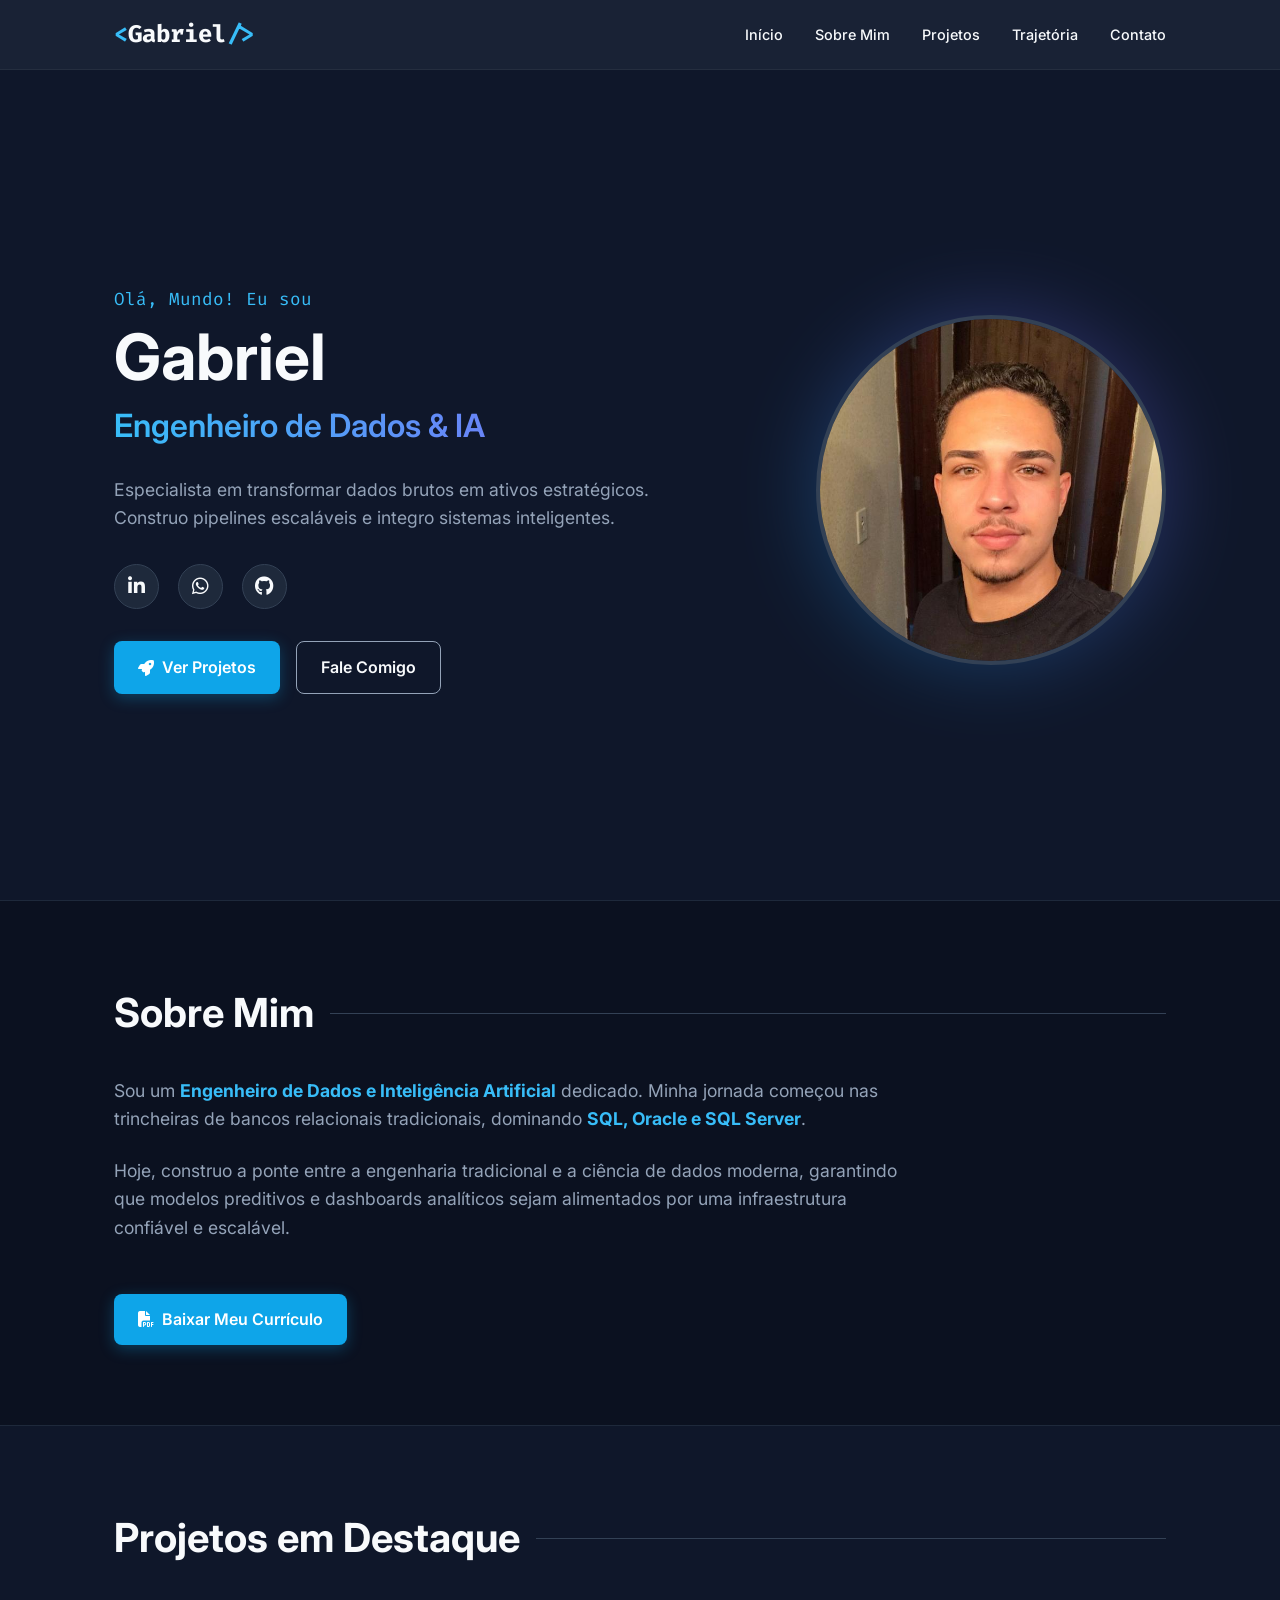
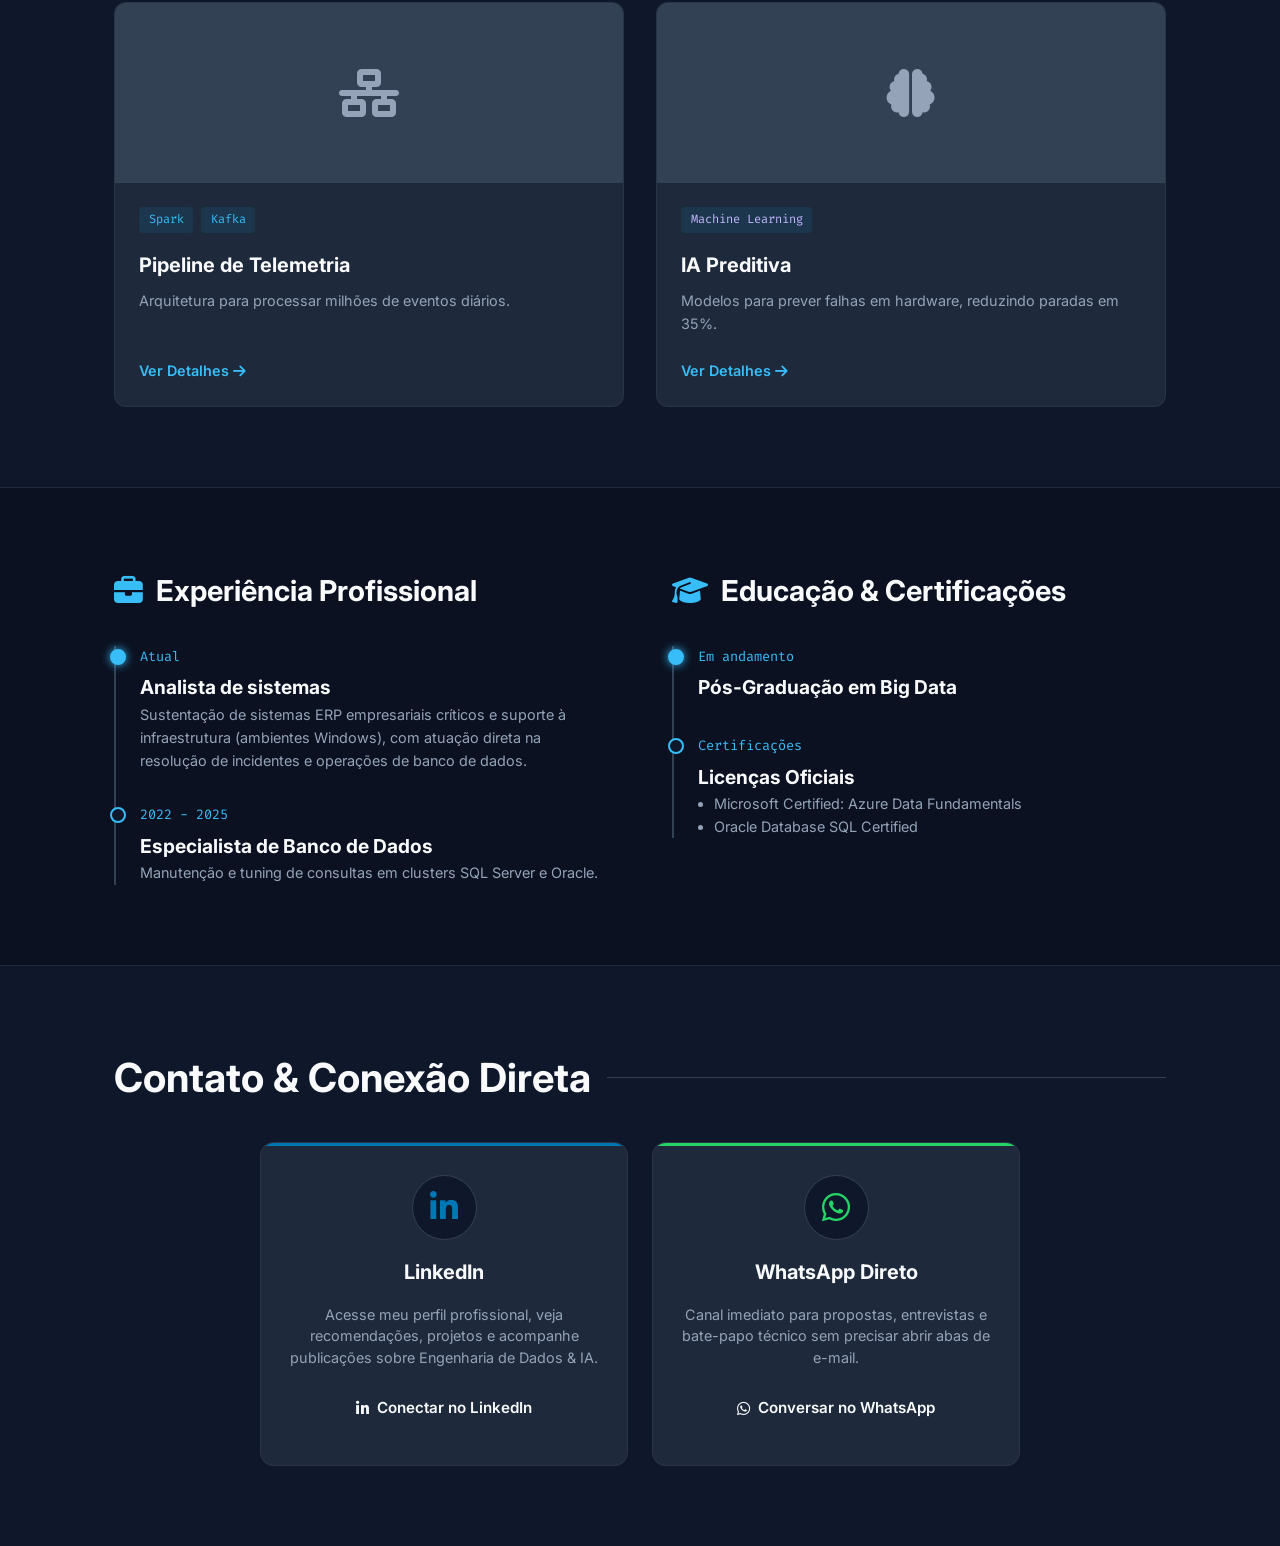
==== index.html @ e4c6ae65 "Protifolio" ====
<!DOCTYPE html>
<html lang="pt-BR">
<head>
    <meta charset="UTF-8">
    <meta name="viewport" content="width=device-width, initial-scale=1.0">
    <title>Gabriel | Engenheiro de Dados e IA</title>

    <link rel="stylesheet" href="style.css">
    
    <!-- Fontes do Google: Inter para texto normal e Fira Code para código/tecnologia -->
    <link rel="preconnect" href="https://fonts.googleapis.com">
    <link rel="preconnect" href="https://fonts.gstatic.com" crossorigin>
    <link href="https://fonts.googleapis.com/css2?family=Fira+Code:wght@400;500&family=Inter:wght@300;400;500;600;700&display=swap" rel="stylesheet">
    
    <!-- FontAwesome para os ícones (LinkedIn, GitHub, Email, etc.) -->
    <link rel="stylesheet" href="https://cdnjs.cloudflare.com/ajax/libs/font-awesome/6.4.0/css/all.min.css">

</head>
<body>

    <!-- BARRA DE NAVEGAÇÃO -->
    <nav>
        <div class="container nav-content">
            <div class="logo"><span>&lt;</span>Gabriel<span>/&gt;</span></div>
            <ul class="nav-links">
                <li><a href="#hero">Início</a></li>
                <li><a href="#sobre">Sobre Mim</a></li>
                <li><a href="#projetos">Projetos</a></li>
                <li><a href="#trajetoria">Trajetória</a></li>
                <li><a href="#contato">Contato</a></li>
            </ul>
        </div>
    </nav>

    <!-- SEÇÃO HERO COM ÍCONES SOCIAIS -->
    <header id="hero">
        <div class="container hero-content">
            <div class="hero-text">
                <span class="hero-greeting">Olá, Mundo! Eu sou</span>
                <h1 class="hero-title">Gabriel</h1>
                <h2 class="hero-subtitle gradient-text">Engenheiro de Dados & IA</h2>
                <p class="hero-description">
                    Especialista em transformar dados brutos em ativos estratégicos. Construo pipelines escaláveis e integro sistemas inteligentes.
                </p>
                
                <!-- ÍCONES SOCIAIS (LinkedIn, WhatsApp e GitHub) -->
                <div class="hero-socials">
                    <a href="https://www.linkedin.com/in/gabrieldesouzanunes/" target="_blank" title="LinkedIn">
                        <i class="fab fa-linkedin-in"></i>
                    </a>
                    <a href="https://wa.me/5531973410369?text=Ol%C3%A1%20Gabriel!%20Vi%20seu%20portf%C3%B3lio%20e%20gostaria%20de%20conversar." target="_blank" rel="noopener noreferrer" class="whatsapp-btn" title="Conversar no WhatsApp">
                        <i class="fab fa-whatsapp"></i>
                    </a>                    
                    <a href="https://github.com/Gabriel-DEV-0ti" target="_blank" title="GitHub">
                        <i class="fab fa-github"></i>
                    </a>
                </div>

                <div class="hero-buttons">
                    <a href="#projetos" class="btn btn-primary"><i class="fas fa-rocket"></i> Ver Projetos</a>
                    <a href="#contato" class="btn btn-outline">Fale Comigo</a>
                </div>
            </div>
            
            <div class="hero-image-container">
                <div class="hero-image-glow"></div>
                <div class="hero-image">
                    <img src="Foto perfil.png" alt="Foto Profissional">
                </div>
            </div>
        </div>
    </header>

    <!-- SEÇÃO SOBRE MIM -->
    <section id="sobre" class="section-bg-darker">
        <div class="container">
            <h2 class="section-title">Sobre Mim</h2>
            <div class="about-text">
                <p>
                    Sou um <strong>Engenheiro de Dados e Inteligência Artificial</strong> dedicado. Minha jornada começou nas trincheiras de bancos relacionais tradicionais, dominando <strong>SQL, Oracle e SQL Server</strong>.
                </p>
                <p>
                    Hoje, construo a ponte entre a engenharia tradicional e a ciência de dados moderna, garantindo que modelos preditivos e dashboards analíticos sejam alimentados por uma infraestrutura confiável e escalável.
                </p>
                <br>
                <!-- BOTÃO PARA BAIXAR CURRÍCULO -->
                <a href="#" class="btn btn-primary">
                    <i class="fas fa-file-pdf"></i> Baixar Meu Currículo
                </a>
            </div>
        </div>
    </section>

    <!-- SEÇÃO DE PROJETOS -->
    <section id="projetos">
        <div class="container">
            <h2 class="section-title">Projetos em Destaque</h2>
            <div class="projects-grid">
                
                <div class="project-card" onclick="abrirModal('Projeto: Pipeline em Tempo Real')">
                    <div class="project-img-placeholder"><i class="fas fa-network-wired"></i></div>
                    <div class="project-info">
                        <div class="project-tags">
                            <span class="tag">Spark</span> <span class="tag">Kafka</span>
                        </div>
                        <h3 class="project-title">Pipeline de Telemetria</h3>
                        <p class="project-desc">Arquitetura para processar milhões de eventos diários.</p>
                        <span class="project-link">Ver Detalhes <i class="fas fa-arrow-right"></i></span>
                    </div>
                </div>

                <div class="project-card" onclick="abrirModal('Projeto: IA para Manutenção')">
                    <div class="project-img-placeholder"><i class="fas fa-brain"></i></div>
                    <div class="project-info">
                        <div class="project-tags">
                            <span class="tag" style="color:#c4b5fd;">Machine Learning</span>
                        </div>
                        <h3 class="project-title">IA Preditiva</h3>
                        <p class="project-desc">Modelos para prever falhas em hardware, reduzindo paradas em 35%.</p>
                        <span class="project-link">Ver Detalhes <i class="fas fa-arrow-right"></i></span>
                    </div>
                </div>

            </div>
        </div>
    </section>

    <!-- TRAJETÓRIA (Experiência e Educação) -->
    <section id="trajetoria" class="section-bg-darker">
        <div class="container timeline-container">
            <div class="timeline-column">
                <h3><i class="fas fa-briefcase"></i> Experiência Profissional</h3>
                <div class="timeline">
                    <div class="timeline-item active">
                        <span class="timeline-date">Atual</span>
                        <h4 class="timeline-title">Analista de sistemas</h4>
                        <p class="timeline-desc">Sustentação de sistemas ERP empresariais críticos e suporte à infraestrutura (ambientes Windows), com atuação direta na resolução de incidentes e operações de banco de dados.</p>
                    </div>
                    <div class="timeline-item">
                        <span class="timeline-date">2022 - 2025</span>
                        <h4 class="timeline-title">Especialista de Banco de Dados</h4>
                        <p class="timeline-desc">Manutenção e tuning de consultas em clusters SQL Server e Oracle.</p>
                    </div>
                </div>
            </div>
            
            <div class="timeline-column">
                <h3><i class="fas fa-graduation-cap"></i> Educação & Certificações</h3>
                <div class="timeline">
                    <div class="timeline-item active">
                        <span class="timeline-date">Em andamento</span>
                        <h4 class="timeline-title">Pós-Graduação em Big Data</h4>
                    </div>
                    <div class="timeline-item">
                        <span class="timeline-date">Certificações</span>
                        <h4 class="timeline-title">Licenças Oficiais</h4>
                        <ul style="color: var(--text-muted); font-size: 0.9rem; padding-left: 1rem;">
                            <li>Microsoft Certified: Azure Data Fundamentals</li>
                            <li>Oracle Database SQL Certified</li>
                        </ul>
                    </div>
                </div>
            </div>
        </div>
    </section>

    <!-- MODAL DE PROJETOS -->
    <div class="modal-overlay" id="modalProjeto">
        <div class="modal-content">
            <div class="modal-header">
                <h3 id="modalTitulo" style="font-size: 1.5rem; margin: 0;">Título</h3>
                <button class="modal-close" onclick="fecharModal()"><i class="fas fa-times"></i></button>
            </div>
            <div class="modal-tabs">
                <button class="tab-btn active" onclick="trocarAba(event, 'aba-modelagem')">Modelagem de Dados</button>
                <button class="tab-btn" onclick="trocarAba(event, 'aba-docs')">Documentação</button>
            </div>
            <div class="modal-body">
                <div id="aba-modelagem" class="tab-content active">
                    <h4 style="color: var(--primary-light);">Arquitetura Snowflake</h4>
                    <p style="color: var(--text-muted); margin-top:1rem;">Detalhes da estrutura desenvolvida para o pipeline...</p>
                </div>
                <div id="aba-docs" class="tab-content">
                    <h4 style="color: var(--primary-light);">Trechos de Código</h4>
                    <pre style="background: #000; color: #4ade80; padding: 1rem; border-radius: 8px; margin-top:1rem;"><code>df.na.fill(0).write.format("delta").save()</code></pre>
                </div>
            </div>
        </div>
    </div> 

    <!-- FCONTATOS (Para Recrutadores) -->
    <section id="contato">
        <div class="container">
            <h2 class="section-title">Contato & Conexão Direta</h2>

            <!-- CARDS DE CONTATO DIRETO (LinkedIn e WhatsApp) -->
            <div class="contact-channels-grid">
                <div class="channel-card linkedin">
                    <div class="channel-icon"><i class="fab fa-linkedin-in"></i></div>
                    <h3 class="channel-title">LinkedIn</h3>
                    <p class="channel-desc">Acesse meu perfil profissional, veja recomendações, projetos e acompanhe publicações sobre Engenharia de Dados & IA.</p>
                    <a href="hhttps://www.linkedin.com/in/gabrieldesouzanunes/" target="_blank" rel="noopener noreferrer" class="btn btn-linkedin">
                        <i class="fab fa-linkedin-in"></i> Conectar no LinkedIn
                    </a>
                </div>

                <div class="channel-card whatsapp">
                    <div class="channel-icon"><i class="fab fa-whatsapp"></i></div>
                    <h3 class="channel-title">WhatsApp Direto</h3>
                    <p class="channel-desc">Canal imediato para propostas, entrevistas e bate-papo técnico sem precisar abrir abas de e-mail.</p>
                    <a href="https://wa.me/5531973410369?text=Ol%C3%A1%20Gabriel!%20Vi%20seu%20portf%C3%B3lio%20e%20gostaria%20de%20conversar." target="_blank" rel="noopener noreferrer" class="btn btn-whatsapp">
                        <i class="fab fa-whatsapp"></i> Conversar no WhatsApp
                    </a>
                </div>
            </div>
        </div>
    </section>

    <script>
        /* ==========================================================================
           LÓGICA DO MODAL
        ========================================================================== */
        const modal = document.getElementById('modalProjeto');
        const modalTitle = document.getElementById('modalTitulo');

        function abrirModal(titulo) {
            modalTitle.innerText = titulo;
            modal.classList.add('active');
            document.body.style.overflow = 'hidden'; // Evita scroll do fundo
            // Reseta para a primeira aba
            document.querySelector('.tab-btn').click(); 
        }

        function fecharModal() {
            modal.classList.remove('active');
            document.body.style.overflow = 'auto';
        }

        // Fechar ao clicar fora
        modal.addEventListener('click', (e) => {
            if (e.target === modal) fecharModal();
        });

        function trocarAba(evento, idAba) {
            document.querySelectorAll('.tab-btn').forEach(btn => btn.classList.remove('active'));
            document.querySelectorAll('.tab-content').forEach(aba => aba.classList.remove('active'));
            
            evento.currentTarget.classList.add('active');
            document.getElementById(idAba).classList.add('active');
        }

        /* ==========================================================================
           LÓGICA DO FORMULÁRIO (SEM ALERT NATIVO)
           ========================================================================== */
        const form = document.getElementById('formRecrutador');
        const btnEnviar = document.getElementById('btnEnviar');
        const msgSucesso = document.getElementById('msgSucesso');

        form.addEventListener('submit', (e) => {
            e.preventDefault(); // Previne recarregamento
            
            // UI State: Processando
            const txtOriginal = btnEnviar.innerHTML;
            btnEnviar.innerHTML = '<i class="fas fa-spinner fa-spin"></i> Processando...';
            btnEnviar.disabled = true;

            // Simula envio assíncrono
            setTimeout(() => {
                form.reset();
                btnEnviar.innerHTML = txtOriginal;
                btnEnviar.disabled = false;
                
                // Exibe animação de sucesso
                msgSucesso.style.display = 'block';
                setTimeout(() => msgSucesso.style.display = 'none', 5000);
            }, 1500);
        });
    </script>
</body>
</html>
---- style.css ----
/* ==========================================================================
           VARIÁVEIS DE TEMA (Design System)
           ========================================================================== */
        :root {
            /* Paleta Dark Theme */
            --bg-body: #0f172a;        /* Fundo principal escuro */
            --bg-surface: #1e293b;     /* Fundo de painéis e cards */
            --bg-surface-light: #334155;/* Bordas e hovers */
            
            /* Cores Neon / Destaque */
            --primary: #0ea5e9;        /* Azul base */
            --primary-light: #38bdf8;  /* Azul neon brilhante */
            --accent: #8b5cf6;         /* Roxo secundário */
            
            /* Textos */
            --text-main: #f8fafc;      /* Texto principal claro */
            --text-muted: #94a3b8;     /* Texto secundário acinzentado */
            
            /* Efeitos Glassmorphism */
            --glass-bg: rgba(30, 41, 59, 0.7);
            --glass-border: rgba(255, 255, 255, 0.05);
            
            /* Tipografia */
            --font-sans: 'Inter', sans-serif;
            --font-mono: 'Fira Code', monospace;
            
            /* Layout */
            --max-width: 1100px;
            --section-padding: 5rem 1rem;
        }

        /* Reset Básico */
        * {
            margin: 0;
            padding: 0;
            box-sizing: border-box;
        }

        html {
            scroll-behavior: smooth;
        }

        body {
            font-family: var(--font-sans);
            background-color: var(--bg-body);
            color: var(--text-main);
            line-height: 1.6;
            overflow-x: hidden;
        }

        a {
            text-decoration: none;
            color: inherit;
        }

        .container {
            width: 100%;
            max-width: var(--max-width);
            margin: 0 auto;
            padding: 0 1.5rem;
        }

        .section-title {
            font-size: 2.5rem;
            font-weight: 700;
            margin-bottom: 2rem;
            display: flex;
            align-items: center;
            gap: 1rem;
        }

        .section-title::after {
            content: '';
            flex: 1;
            height: 1px;
            background-color: var(--bg-surface-light);
        }

        .gradient-text {
            background: linear-gradient(to right, var(--primary-light), var(--accent));
            -webkit-background-clip: text;
            -webkit-text-fill-color: transparent;
        }

        /* Botões Globais */
        .btn {
            display: inline-flex;
            align-items: center;
            justify-content: center;
            gap: 0.5rem;
            padding: 0.8rem 1.5rem;
            border-radius: 8px;
            font-weight: 600;
            font-size: 1rem;
            cursor: pointer;
            transition: all 0.3s ease;
            border: none;
        }

        .btn-primary {
            background-color: var(--primary);
            color: #fff;
            box-shadow: 0 4px 15px rgba(14, 165, 233, 0.3);
        }

        .btn-primary:hover {
            background-color: var(--primary-light);
            transform: translateY(-2px);
            box-shadow: 0 6px 20px rgba(14, 165, 233, 0.5);
        }

        .btn-outline {
            background-color: transparent;
            border: 1px solid var(--text-muted);
            color: var(--text-main);
        }

        .btn-outline:hover {
            border-color: var(--primary-light);
            color: var(--primary-light);
            transform: translateY(-2px);
        }

        /* ==========================================================================
           NAVEGAÇÃO (NAV)
           ========================================================================== */
        nav {
            position: fixed;
            top: 0;
            left: 0;
            width: 100%;
            height: 70px;
            background: var(--glass-bg);
            backdrop-filter: blur(10px);
            border-bottom: 1px solid var(--glass-border);
            z-index: 1000;
            display: flex;
            align-items: center;
        }

        .nav-content {
            display: flex;
            justify-content: space-between;
            align-items: center;
        }

        .logo {
            font-family: var(--font-mono);
            font-size: 1.5rem;
            font-weight: 700;
        }

        .logo span { color: var(--primary-light); }

        .nav-links {
            display: flex;
            gap: 2rem;
            list-style: none;
        }

        .nav-links a {
            font-size: 0.9rem;
            font-weight: 500;
            transition: color 0.3s;
        }

        .nav-links a:hover { color: var(--primary-light); }

        /* ==========================================================================
           SEÇÃO HERO (CABEÇALHO)
           ========================================================================== */
        #hero {
            padding: 10rem 1rem 5rem 1rem;
            min-height: 100vh;
            display: flex;
            align-items: center;
        }

        .hero-content {
            display: flex;
            align-items: center;
            justify-content: space-between;
            gap: 4rem;
        }

        .hero-text { flex: 1; }

        .hero-greeting {
            font-family: var(--font-mono);
            color: var(--primary-light);
            font-size: 1.1rem;
            margin-bottom: 0.5rem;
            display: block;
        }

        .hero-title {
            font-size: 4rem;
            font-weight: 700;
            line-height: 1.1;
            margin-bottom: 0.5rem;
        }

        .hero-subtitle {
            font-size: 2rem;
            font-weight: 600;
            margin-bottom: 1.5rem;
        }

        .hero-description {
            color: var(--text-muted);
            font-size: 1.1rem;
            max-width: 600px;
            margin-bottom: 2rem;
        }

        /* NOVOS ÍCONES SOCIAIS NO HERO */
        .hero-socials {
            display: flex;
            gap: 1.2rem;
            margin-bottom: 2rem;
        }

        .hero-socials a {
            display: flex;
            align-items: center;
            justify-content: center;
            width: 45px;
            height: 45px;
            border-radius: 50%;
            background-color: var(--bg-surface);
            border: 1px solid var(--bg-surface-light);
            color: var(--text-main);
            font-size: 1.2rem;
            transition: all 0.3s ease;
            position: relative;
            overflow: hidden;
        }

        .hero-socials a::before {
            content: '';
            position: absolute;
            top: 0; left: 0; width: 100%; height: 100%;
            background: linear-gradient(45deg, var(--primary), var(--accent));
            opacity: 0;
            transition: opacity 0.3s ease;
            z-index: 1;
        }

        .hero-socials a i {
            position: relative;
            z-index: 2;
            transition: transform 0.3s ease;
        }

        .hero-socials a:hover {
            border-color: transparent;
            box-shadow: 0 0 15px rgba(14, 165, 233, 0.4);
            transform: translateY(-3px);
        }

        .hero-socials a:hover::before { opacity: 1; }
        .hero-socials a:hover i { transform: scale(1.1); color: #fff; }

        .hero-buttons {
            display: flex;
            gap: 1rem;
        }

        /* Espaço para a foto */
        .hero-image-container {
            position: relative;
            width: 350px;
            height: 350px;
            flex-shrink: 0;
        }

        .hero-image-glow {
            position: absolute;
            top: 0; left: 0; width: 100%; height: 100%;
            background: linear-gradient(45deg, var(--primary), var(--accent));
            border-radius: 50%;
            filter: blur(40px);
            opacity: 0.3;
            animation: pulse 4s infinite alternate;
        }

        @keyframes pulse {
            0% { opacity: 0.2; transform: scale(0.95); }
            100% { opacity: 0.4; transform: scale(1.05); }
        }

        .hero-image {
            position: relative;
            width: 100%;
            height: 100%;
            border-radius: 50%;
            border: 4px solid var(--bg-surface-light);
            overflow: hidden;
            background-color: var(--bg-surface);
            z-index: 2;
        }

        .hero-image img {
            width: 100%; height: 100%;
            object-fit: cover;
        }

        /* ==========================================================================
           SOBRE MIM E PROJETOS
           ========================================================================== */
        .section-bg-darker {
            background-color: #0b1120;
            padding: var(--section-padding);
            border-top: 1px solid var(--bg-surface);
            border-bottom: 1px solid var(--bg-surface);
        }

        .about-text {
            color: var(--text-muted);
            font-size: 1.1rem;
            max-width: 800px;
        }

        .about-text p { margin-bottom: 1.5rem; }
        .about-text strong { color: var(--primary-light); }

        #projetos { padding: var(--section-padding); }

        .projects-grid {
            display: grid;
            grid-template-columns: repeat(auto-fit, minmax(320px, 1fr));
            gap: 2rem;
        }

        .project-card {
            background: var(--bg-surface);
            border: 1px solid var(--glass-border);
            border-radius: 12px;
            overflow: hidden;
            display: flex;
            flex-direction: column;
            transition: all 0.3s ease;
            cursor: pointer;
        }

        .project-card:hover {
            transform: translateY(-5px);
            box-shadow: 0 10px 30px rgba(0, 0, 0, 0.5);
            border-color: rgba(14, 165, 233, 0.4);
        }

        .project-img-placeholder {
            height: 180px;
            background-color: var(--bg-surface-light);
            display: flex;
            align-items: center;
            justify-content: center;
            font-size: 3rem;
            color: var(--text-muted);
            transition: color 0.3s ease;
        }

        .project-card:hover .project-img-placeholder { color: var(--primary-light); }

        .project-info {
            padding: 1.5rem;
            flex-grow: 1;
            display: flex;
            flex-direction: column;
        }

        .project-tags {
            display: flex; gap: 0.5rem; margin-bottom: 1rem; flex-wrap: wrap;
        }

        .tag {
            font-family: var(--font-mono);
            font-size: 0.75rem;
            padding: 0.2rem 0.6rem;
            border-radius: 4px;
            background-color: rgba(14, 165, 233, 0.1);
            color: var(--primary-light);
        }

        .project-title { font-size: 1.25rem; margin-bottom: 0.5rem; }
        .project-desc { color: var(--text-muted); font-size: 0.9rem; margin-bottom: 1.5rem; flex-grow: 1; }
        .project-link { color: var(--primary-light); font-weight: 600; font-size: 0.9rem; }

        /* ==========================================================================
           TRAJETÓRIA E CONTATO
           ========================================================================== */
        .timeline-container {
            display: grid;
            grid-template-columns: 1fr 1fr;
            gap: 4rem;
        }

        .timeline-column h3 {
            font-size: 1.8rem;
            margin-bottom: 2rem;
            display: flex;
            align-items: center;
            gap: 0.8rem;
        }

        .timeline-column h3 i {
            color: var(--primary-light);
        }

        .timeline {
            border-left: 2px solid var(--bg-surface-light);
            padding-left: 1.5rem;
            display: flex;
            flex-direction: column;
            gap: 2rem;
        }

        .timeline-item {
            position: relative;
        }

        .timeline-item::before {
            content: '';
            position: absolute;
            left: -1.85rem;
            top: 0.2rem;
            width: 12px;
            height: 12px;
            border-radius: 50%;
            background-color: var(--bg-body);
            border: 2px solid var(--primary-light);
        }

        .timeline-item.active::before {
            background-color: var(--primary-light);
            box-shadow: 0 0 10px var(--primary-light);
        }

        .timeline-date {
            font-family: var(--font-mono);
            font-size: 0.85rem;
            color: var(--primary-light);
            margin-bottom: 0.3rem;
            display: block;
        }

        .timeline-title {
            font-size: 1.2rem;
            font-weight: 700;
        }

        .timeline-subtitle {
            font-size: 1rem;
            color: var(--text-muted);
            margin-bottom: 0.8rem;
        }

        .timeline-desc {
            font-size: 0.9rem;
            color: var(--text-muted);
        }

        #contato {
            padding: var(--section-padding);
        }

        /* Grid de Canais de Contato Direto (LinkedIn e WhatsApp) */
        .contact-channels-grid {
            display: grid;
            grid-template-columns: repeat(auto-fit, minmax(280px, 1fr));
            gap: 1.5rem;
            max-width: 760px;
            margin: 0 auto;
        }

        .channel-card {
            background: var(--bg-surface);
            border: 1px solid var(--glass-border);
            border-radius: 14px;
            padding: 2rem 1.5rem;
            display: flex;
            flex-direction: column;
            align-items: center;
            text-align: center;
            gap: 1rem;
            transition: all 0.3s ease;
            position: relative;
            overflow: hidden;
        }

        .channel-card::before {
            content: '';
            position: absolute;
            top: 0;
            left: 0;
            width: 100%;
            height: 3px;
            background: transparent;
            transition: background 0.3s ease;
        }

        .channel-card.linkedin::before { background: #0077b5; }
        .channel-card.whatsapp::before { background: #25D366; }
        .channel-card.github::before { background: var(--primary-light); }

        .channel-card:hover {
            transform: translateY(-5px);
            border-color: rgba(255, 255, 255, 0.15);
        }

        .channel-card.linkedin:hover { box-shadow: 0 10px 30px rgba(0, 119, 181, 0.25); }
        .channel-card.whatsapp:hover { box-shadow: 0 10px 30px rgba(37, 211, 102, 0.25); }
        .channel-card.github:hover { box-shadow: 0 10px 30px rgba(14, 165, 233, 0.25); }

        .channel-icon {
            width: 65px;
            height: 65px;
            border-radius: 50%;
            display: flex;
            align-items: center;
            justify-content: center;
            font-size: 2rem;
            background-color: var(--bg-body);
            border: 1px solid var(--bg-surface-light);
            transition: transform 0.3s ease;
        }

        .channel-card:hover .channel-icon {
            transform: scale(1.1);
        }

        .channel-card.linkedin .channel-icon { color: #0077b5; }
        .channel-card.whatsapp .channel-icon { color: #25D366; }
        .channel-card.github .channel-icon { color: #f8fafc; }

        .channel-title {
            font-size: 1.25rem;
            font-weight: 700;
        }

        .channel-desc {
            color: var(--text-muted);
            font-size: 0.9rem;
            line-height: 1.5;
            flex-grow: 1;
        }

        .channel-card .btn {
            width: 100%;
            padding: 0.75rem 1rem;
            font-size: 0.95rem;
        }

        .contact-card {
            background: var(--bg-surface);
            border: 1px solid var(--glass-border);
            border-radius: 16px;
            padding: 3rem;
            max-width: 800px;
            margin: 0 auto;
            position: relative;
            overflow: hidden;
        }

        .contact-card-header {
            margin-bottom: 2rem;
        }

        .contact-card-header h3 {
            font-size: 1.5rem;
            font-weight: 700;
            display: flex;
            align-items: center;
            gap: 0.8rem;
            margin-bottom: 0.5rem;
        }

        .contact-card-header h3 i {
            color: var(--primary-light);
        }

        .contact-card-header p {
            color: var(--text-muted);
            font-size: 0.95rem;
        }

        .form-group {
            margin-bottom: 1.5rem;
            position: relative;
            z-index: 1;
        }

        .form-row {
            display: grid;
            grid-template-columns: 1fr 1fr;
            gap: 1.5rem;
        }

        .form-label {
            display: block;
            font-size: 0.9rem;
            margin-bottom: 0.5rem;
            color: var(--text-muted);
        }

        .form-input {
            width: 100%;
            background-color: var(--bg-body);
            border: 1px solid var(--bg-surface-light);
            border-radius: 8px;
            padding: 1rem;
            color: var(--text-main);
            font-family: inherit;
            transition: all 0.3s ease;
        }

        .form-input:focus {
            outline: none;
            border-color: var(--primary-light);
            box-shadow: 0 0 0 2px rgba(14, 165, 233, 0.2);
        }

        textarea.form-input {
            resize: vertical;
            min-height: 120px;
        }

        .form-buttons-row {
            display: grid;
            grid-template-columns: 1.3fr 1fr;
            gap: 1rem;
            margin-top: 1rem;
        }

        @media (max-width: 600px) {
            .form-buttons-row {
                grid-template-columns: 1fr;
            }
        }

        .success-details-card {
            display: none;
            background: rgba(34, 197, 94, 0.08);
            border: 1px solid rgba(34, 197, 94, 0.3);
            border-radius: 12px;
            padding: 1.5rem;
            margin-top: 1.5rem;
            animation: fadeIn 0.4s ease forwards;
        }

        .success-details-card h4 {
            color: #4ade80;
            font-size: 1.15rem;
            display: flex;
            align-items: center;
            gap: 0.6rem;
            margin-bottom: 0.6rem;
        }

        .success-details-card p {
            color: var(--text-muted);
            font-size: 0.95rem;
            margin-bottom: 1.2rem;
            line-height: 1.5;
        }

        .success-actions {
            display: flex;
            gap: 0.8rem;
            flex-wrap: wrap;
        }

        /* Sistema de Toasts Flutuantes */
        .toast-container {
            position: fixed;
            top: 90px;
            right: 25px;
            z-index: 3000;
            display: flex;
            flex-direction: column;
            gap: 0.8rem;
            pointer-events: none;
        }

        .toast {
            pointer-events: auto;
            background: var(--bg-surface);
            border: 1px solid var(--glass-border);
            border-radius: 12px;
            padding: 1rem 1.4rem;
            box-shadow: 0 10px 30px rgba(0, 0, 0, 0.5);
            display: flex;
            align-items: flex-start;
            gap: 1rem;
            min-width: 320px;
            max-width: 440px;
            backdrop-filter: blur(12px);
            transform: translateX(120%);
            transition: transform 0.35s cubic-bezier(0.16, 1, 0.3, 1);
        }

        .toast.show {
            transform: translateX(0);
        }

        .toast-icon {
            font-size: 1.4rem;
            flex-shrink: 0;
            margin-top: 0.15rem;
        }

        .toast-content {
            flex-grow: 1;
        }

        .toast-title {
            font-size: 0.95rem;
            font-weight: 600;
            margin-bottom: 0.2rem;
        }

        .toast-desc {
            font-size: 0.85rem;
            color: var(--text-muted);
            line-height: 1.4;
        }

        .toast-success {
            border-left: 4px solid #22c55e;
        }
        .toast-success .toast-icon { color: #22c55e; }

        .toast-error {
            border-left: 4px solid #ef4444;
        }
        .toast-error .toast-icon { color: #ef4444; }

        .toast-info {
            border-left: 4px solid var(--primary-light);
        }
        .toast-info .toast-icon { color: var(--primary-light); }   
        
        /* ==========================================================================
           MODAL E RESPONSIVIDADE
           ========================================================================== */
        .modal-overlay {
            position: fixed; top: 0; left: 0; width: 100%; height: 100%;
            background-color: rgba(0, 0, 0, 0.8);
            backdrop-filter: blur(5px);
            z-index: 2000;
            display: flex; align-items: center; justify-content: center;
            opacity: 0; visibility: hidden;
            transition: opacity 0.3s ease;
        }
        .modal-overlay.active { opacity: 1; visibility: visible; }
        .modal-content {
            background-color: var(--bg-surface);
            width: 90%; max-width: 900px; max-height: 90vh;
            border-radius: 12px; border: 1px solid var(--bg-surface-light);
            display: flex; flex-direction: column;
            transform: scale(0.95); transition: transform 0.3s ease;
        }
        .modal-overlay.active .modal-content { transform: scale(1); }
        .modal-header {
            padding: 1.5rem; border-bottom: 1px solid var(--bg-surface-light);
            display: flex; justify-content: space-between; align-items: center;
        }
        .modal-close { background: none; border: none; color: var(--text-muted); font-size: 1.5rem; cursor: pointer; }
        
        .modal-tabs { display: flex; border-bottom: 1px solid var(--bg-surface-light); overflow-x: auto; }
        .tab-btn {
            padding: 1rem 1.5rem; background: none; border: none; color: var(--text-muted);
            font-weight: 600; cursor: pointer; border-bottom: 2px solid transparent; white-space: nowrap;
        }
        .tab-btn.active { color: var(--primary-light); border-bottom-color: var(--primary-light); }
        .modal-body { padding: 2rem; overflow-y: auto; }
        .tab-content { display: none; }
        .tab-content.active { display: block; animation: fadeIn 0.4s ease forwards; }

        @keyframes fadeIn { from { opacity: 0; } to { opacity: 1; } }

        @media (max-width: 992px) {
            .hero-content { flex-direction: column; text-align: center; }
            .hero-text { order: 2; }
            .hero-socials { justify-content: center; }
            .hero-buttons { justify-content: center; }
            .hero-image-container { order: 1; width: 250px; height: 250px; }
            .timeline-container { grid-template-columns: 1fr; gap: 3rem; }
        }
        @media (max-width: 768px) {
            .hero-title { font-size: 3rem; }
            .nav-links { display: none; }
            .form-row { grid-template-columns: 1fr; }
        }

        /* ==========================================================================
           TESTE
           ========================================================================== */
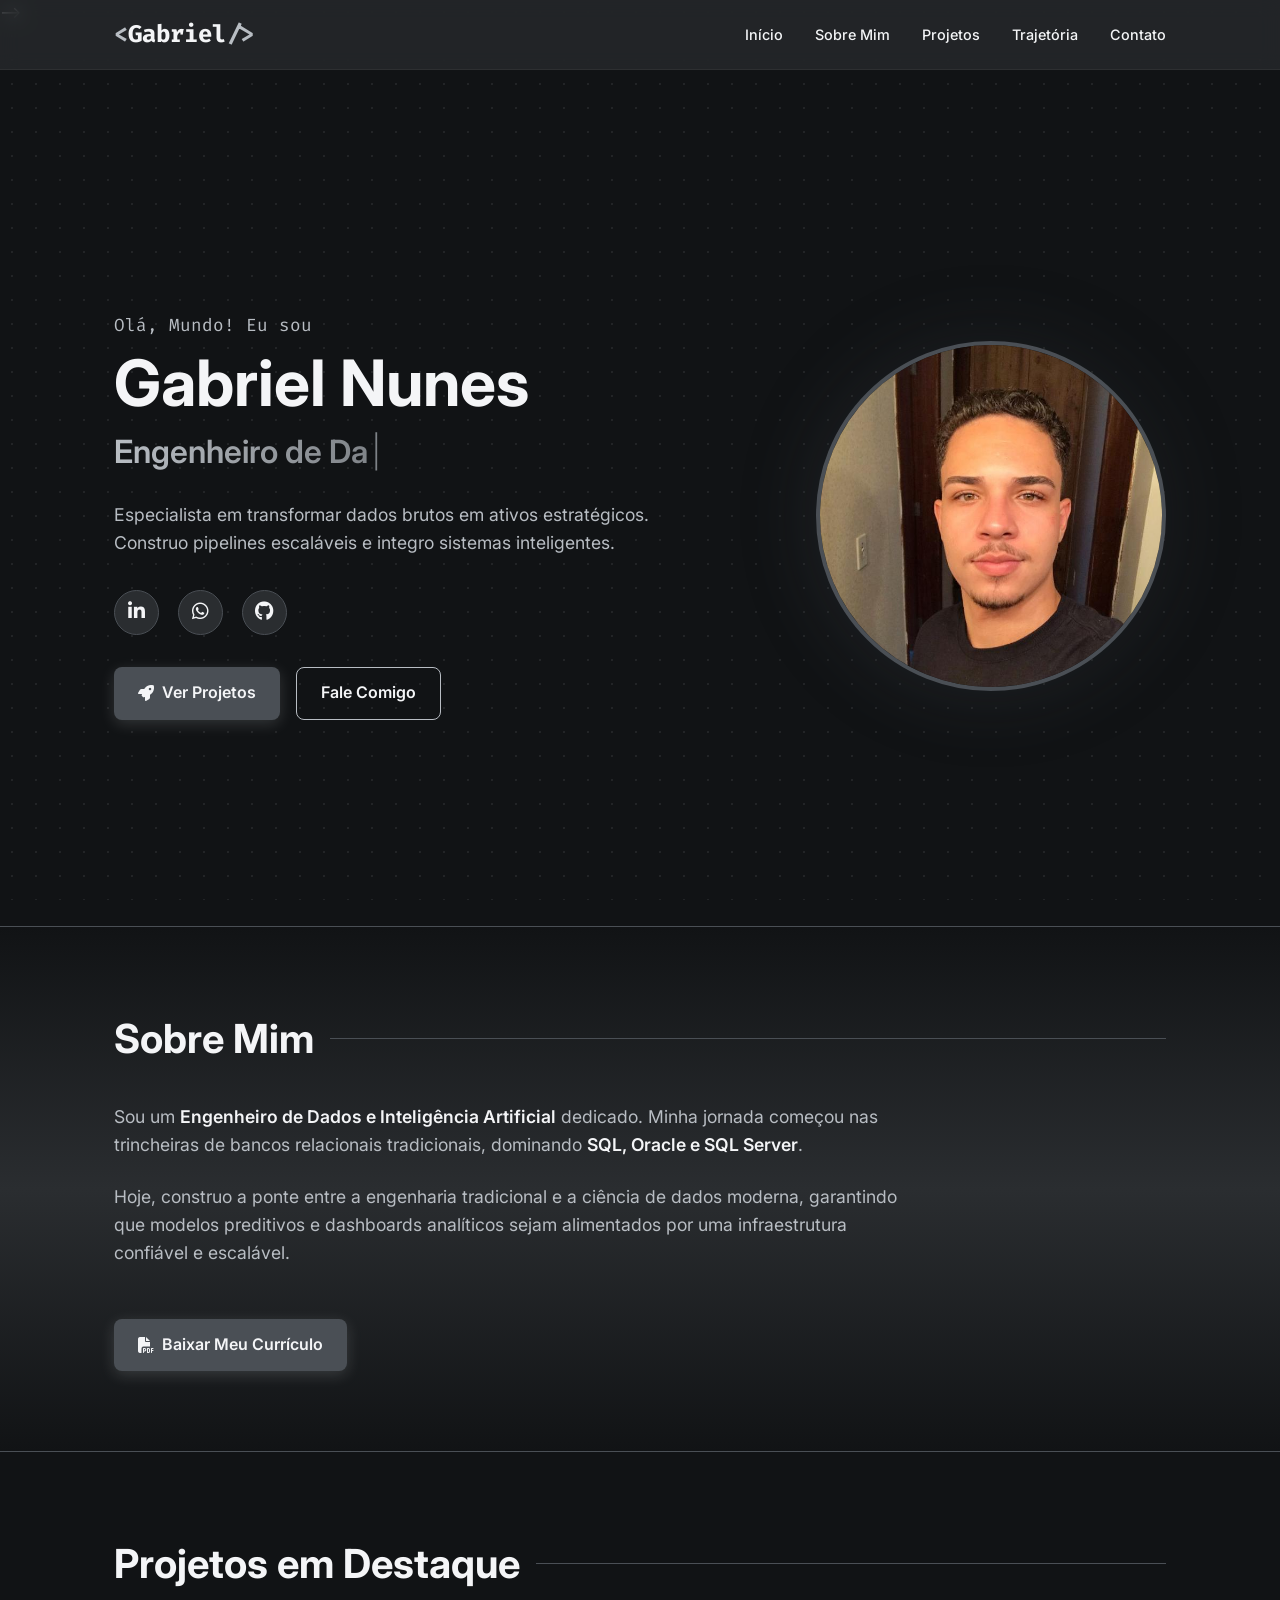
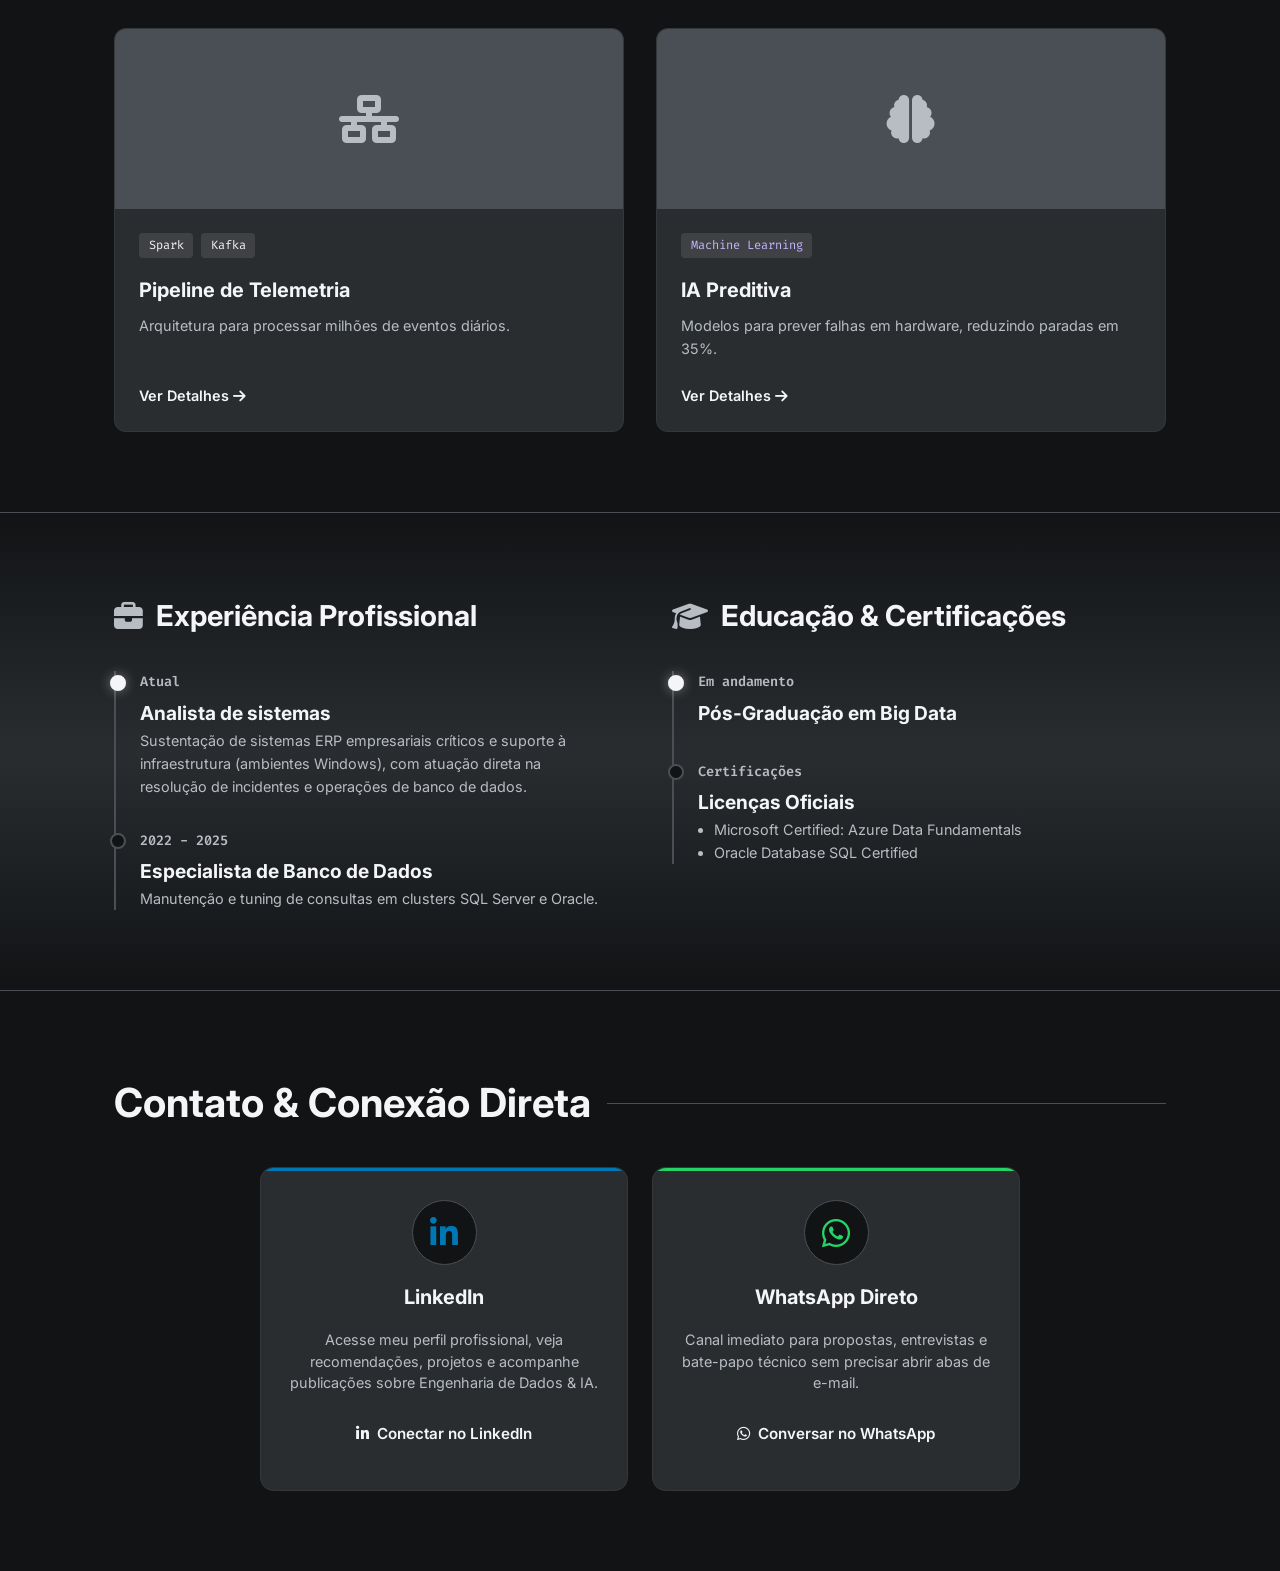
==== commit 1f509818: "Atualização da cor e os detalhes" ====
--- a/index.html
+++ b/index.html
@@ -5,7 +5,8 @@
     <meta name="viewport" content="width=device-width, initial-scale=1.0">
     <title>Gabriel | Engenheiro de Dados e IA</title>
 
-    <link rel="stylesheet" href="style.css">
+    <!-- <link rel="stylesheet" href="style.css"> -->
+    <link rel="stylesheet" href="style_2.css"> -->
     
     <!-- Fontes do Google: Inter para texto normal e Fira Code para código/tecnologia -->
     <link rel="preconnect" href="https://fonts.googleapis.com">
@@ -14,6 +15,7 @@
     
     <!-- FontAwesome para os ícones (LinkedIn, GitHub, Email, etc.) -->
     <link rel="stylesheet" href="https://cdnjs.cloudflare.com/ajax/libs/font-awesome/6.4.0/css/all.min.css">
+    
 
 </head>
 <body>
@@ -37,8 +39,10 @@
         <div class="container hero-content">
             <div class="hero-text">
                 <span class="hero-greeting">Olá, Mundo! Eu sou</span>
-                <h1 class="hero-title">Gabriel</h1>
-                <h2 class="hero-subtitle gradient-text">Engenheiro de Dados & IA</h2>
+                <h1 class="hero-title">Gabriel Nunes</h1>
+                <h2 class="hero-subtitle gradient-text">
+                    <span id="typewriter"></span><span class="cursor">|</span>
+                </h2>
                 <p class="hero-description">
                     Especialista em transformar dados brutos em ativos estratégicos. Construo pipelines escaláveis e integro sistemas inteligentes.
                 </p>
@@ -199,7 +203,7 @@
                     <div class="channel-icon"><i class="fab fa-linkedin-in"></i></div>
                     <h3 class="channel-title">LinkedIn</h3>
                     <p class="channel-desc">Acesse meu perfil profissional, veja recomendações, projetos e acompanhe publicações sobre Engenharia de Dados & IA.</p>
-                    <a href="hhttps://www.linkedin.com/in/gabrieldesouzanunes/" target="_blank" rel="noopener noreferrer" class="btn btn-linkedin">
+                    <a href="https://www.linkedin.com/in/gabrieldesouzanunes/" target="_blank" rel="noopener noreferrer" class="btn btn-linkedin">
                         <i class="fab fa-linkedin-in"></i> Conectar no LinkedIn
                     </a>
                 </div>
@@ -252,29 +256,50 @@
         /* ==========================================================================
            LÓGICA DO FORMULÁRIO (SEM ALERT NATIVO)
            ========================================================================== */
-        const form = document.getElementById('formRecrutador');
-        const btnEnviar = document.getElementById('btnEnviar');
-        const msgSucesso = document.getElementById('msgSucesso');
-
-        form.addEventListener('submit', (e) => {
-            e.preventDefault(); // Previne recarregamento
-            
-            // UI State: Processando
-            const txtOriginal = btnEnviar.innerHTML;
-            btnEnviar.innerHTML = '<i class="fas fa-spinner fa-spin"></i> Processando...';
-            btnEnviar.disabled = true;
-
-            // Simula envio assíncrono
-            setTimeout(() => {
-                form.reset();
-                btnEnviar.innerHTML = txtOriginal;
-                btnEnviar.disabled = false;
-                
-                // Exibe animação de sucesso
-                msgSucesso.style.display = 'block';
-                setTimeout(() => msgSucesso.style.display = 'none', 5000);
-            }, 1500);
-        });
+       // Lista focada na sua trajetória técnica
+        const texts = [
+            "Engenheiro de Dados", 
+            "Engenheiro de IA", 
+            "Analista de Sistemas ERP",
+            "Administrador de Banco de Dados"
+        ];
+        
+        let textIndex = 0;
+        let charIndex = 0;
+        let isDeleting = false;
+        
+        function typeWriter() {
+            const element = document.getElementById("typewriter");
+            
+            // Se o elemento não existir, a função para e evita travar a tela
+            if (!element) return; 
+            
+            const currentText = texts[textIndex];
+            
+            if (isDeleting) {
+                element.textContent = currentText.substring(0, charIndex - 1);
+                charIndex--;
+            } else {
+                element.textContent = currentText.substring(0, charIndex + 1);
+                charIndex++;
+            }
+            
+            let typingSpeed = isDeleting ? 30 : 80;
+            
+            if (!isDeleting && charIndex === currentText.length) {
+                typingSpeed = 2000; // Pausa para leitura completa
+                isDeleting = true;
+            } else if (isDeleting && charIndex === 0) {
+                isDeleting = false;
+                textIndex = (textIndex + 1) % texts.length;
+                typingSpeed = 500; // Pausa antes de escrever a próxima
+            }
+            
+            setTimeout(typeWriter, typingSpeed);
+        }
+        
+        // Inicia diretamente sem depender de eventos de janela
+        setTimeout(typeWriter, 500);
     </script>
 </body>
 </html>
--- a/style.css
+++ b/style.css
@@ -1,7 +1,8 @@
+     
         /* ==========================================================================
            VARIÁVEIS DE TEMA (Design System)
            ========================================================================== */
-        :root {
+        *:root {
             /* Paleta Dark Theme */
             --bg-body: #0f172a;        /* Fundo principal escuro */
             --bg-surface: #1e293b;     /* Fundo de painéis e cards */
--- a/style_2.css
+++ b/style_2.css
@@ -0,0 +1,877 @@
+     
+        /* ==========================================================================
+           VARIÁVEIS DE TEMA (Design System)
+           ========================================================================== */
+        :root {
+            /* Paleta Dark Theme (Atualizada com a imagem) */
+            --bg-body: #111315;        /* Fundo principal escuro */
+            --bg-surface: #2A2D30;     /* Fundo de painéis e cards */
+            --bg-surface-light: #4A4F55;/* Bordas e hovers */
+            
+            /* Cores de Destaque / Botões (Adaptadas para tons de cinza) */
+            --primary: #4A4F55;        /* Cor base para destaques/botões */
+            --primary-light: #B8BDC3;  /* Cor mais clara para hovers/texto de destaque */
+            --accent: #2A2D30;         /* Cor secundária */
+            
+            /* Textos */
+            --text-main: #F4F5F7;      /* Texto principal claro */
+            --text-muted: #B8BDC3;     /* Texto secundário */
+            
+            /* Efeitos Glassmorphism */
+            /* Convertido #2A2D30 para RGBA para manter o vidro fosco */
+            --glass-bg: rgba(42, 45, 48, 0.7); 
+            --glass-border: rgba(244, 245, 247, 0.05); /* Usando o #F4F5F7 para brilho sutil */
+            
+            /* Tipografia */
+            --font-sans: 'Inter', sans-serif;
+            --font-mono: 'Fira Code', monospace;
+            
+            /* Layout */
+            --max-width: 1100px;
+            --section-padding: 5rem 1rem;
+        }
+
+        /* Reset Básico */
+        * {
+            margin: 0;
+            padding: 0;
+            box-sizing: border-box;
+        }
+
+        html {
+            scroll-behavior: smooth;
+        }
+
+        body {
+            font-family: var(--font-sans);
+            background-color: var(--bg-body);
+            color: var(--text-main);
+            line-height: 1.6;
+            overflow-x: hidden;
+            position: relative;
+        }
+
+        body::before {
+            content: '';
+            position: fixed;
+            top: 0;
+            left: 0;
+            width: 100vw;
+            height: 100vh;
+            pointer-events: none; /* Garante que a textura não atrapalhe os cliques */
+            z-index: -1; /* Mantém a textura atrás de todo o conteúdo */
+            /* 
+            Opção 1 - Grid de Arquitetura (Malha Técnica)
+            background-image: 
+                linear-gradient(rgba(244, 245, 247, 0.03) 1px, transparent 1px),
+                linear-gradient(90deg, rgba(244, 245, 247, 0.03) 1px, transparent 1px);
+            background-size: 40px 40px;
+            */
+             /* Opção 2 - Dot Matrix (Pontos de Conexão)*/
+            background-image: radial-gradient(rgba(244, 245, 247, 0.08) 1px, transparent 1px);
+            background-size: 24px 24px;
+             /* Opção 2 - Linhas Diagonais (Data Flow)
+            background-image: repeating-linear-gradient(
+                45deg,
+                transparent,
+                transparent 10px,
+                rgba(244, 245, 247, 0.02) 10px,
+                rgba(244, 245, 247, 0.02) 11px
+            );
+            */
+        }
+        
+
+        a {
+            text-decoration: none;
+            color: inherit;
+        }
+
+        .container {
+            width: 100%;
+            max-width: var(--max-width);
+            margin: 0 auto;
+            padding: 0 1.5rem;
+        }
+
+        .section-title {
+            font-size: 2.5rem;
+            font-weight: 700;
+            margin-bottom: 2rem;
+            display: flex;
+            align-items: center;
+            gap: 1rem;
+        }
+
+        .section-title::after {
+            content: '';
+            flex: 1;
+            height: 1px;
+            background-color: var(--bg-surface-light);
+        }
+
+        .gradient-text {
+            background: linear-gradient(to right, var(--primary-light), var(--accent));
+            -webkit-background-clip: text;
+            -webkit-text-fill-color: transparent;
+        }
+
+        /* Botões Globais */
+        .btn {
+            display: inline-flex;
+            align-items: center;
+            justify-content: center;
+            gap: 0.5rem;
+            padding: 0.8rem 1.5rem;
+            border-radius: 8px;
+            font-weight: 600;
+            font-size: 1rem;
+            cursor: pointer;
+            transition: all 0.3s ease;
+            border: none;
+        }
+
+        .btn-primary {
+            background-color: var(--primary);
+            color: var(--text-main);
+            /* Substituindo o brilho azul antigo por um brilho branco sutil (RGBA da cor #F4F5F7) */
+            box-shadow: 0 4px 15px rgba(244, 245, 247, 0.15);
+        }
+
+        .btn-primary:hover {
+            background-color: var(--primary-light);
+            transform: translateY(-2px);
+            /* Aumentando o brilho branco ao passar o mouse */
+            box-shadow: 0 6px 20px rgba(244, 245, 247, 0.3);
+            /* Mudando a cor do texto para escuro no hover para garantir contraste com o fundo mais claro */
+            color: var(--bg-body); 
+        }
+
+        .btn-outline {
+            background-color: transparent;
+            border: 1px solid var(--text-muted);
+            color: var(--text-main);
+        }
+
+        .btn-outline:hover {
+            border-color: var(--text-main);
+            color: var(--bg-body);
+            background-color: var(--text-main);
+            transform: translateY(-2px);
+            box-shadow: 0 4px 15px rgba(244, 245, 247, 0.2);
+        }
+
+        /* ==========================================================================
+        ANIMAÇÃO TYPEWRITER (MÁQUINA DE ESCREVER)
+        ========================================================================== */
+        .cursor {
+            font-weight: 300;
+            color: var(--text-main); /* Usa o branco/cinza claro da sua paleta */
+            animation: blink 0.8s infinite;
+            margin-left: 4px;
+        }
+
+        @keyframes blink {
+            0%, 100% { opacity: 1; }
+            50% { opacity: 0; }
+        }
+
+        /* ==========================================================================
+           NAVEGAÇÃO (NAV)
+           ========================================================================== */
+        nav {
+            position: fixed;
+            top: 0;
+            left: 0;
+            width: 100%;
+            height: 70px;
+            background: var(--glass-bg);
+            backdrop-filter: blur(10px);
+            border-bottom: 1px solid var(--glass-border);
+            z-index: 1000;
+            display: flex;
+            align-items: center;
+        }
+
+        .nav-content {
+            display: flex;
+            justify-content: space-between;
+            align-items: center;
+        }
+
+        .logo {
+            font-family: var(--font-mono);
+            font-size: 1.5rem;
+            font-weight: 700;
+        }
+
+        .logo span { color: var(--primary-light); }
+
+        .nav-links {
+            display: flex;
+            gap: 2rem;
+            list-style: none;
+        }
+
+        .nav-links a {
+            font-size: 0.9rem;
+            font-weight: 500;
+            transition: color 0.3s;
+        }
+
+        .nav-links a:hover { color: var(--primary-light); }
+
+        /* ==========================================================================
+           SEÇÃO HERO (CABEÇALHO)
+           ========================================================================== */
+        #hero {
+            padding: 10rem 1rem 5rem 1rem;
+            min-height: 100vh;
+            display: flex;
+            align-items: center;
+        }
+
+        .hero-content {
+            display: flex;
+            align-items: center;
+            justify-content: space-between;
+            gap: 4rem;
+        }
+
+        .hero-text { flex: 1; }
+
+        .hero-greeting {
+            font-family: var(--font-mono);
+            color: var(--primary-light);
+            font-size: 1.1rem;
+            margin-bottom: 0.5rem;
+            display: block;
+        }
+
+        .hero-title {
+            font-size: 4rem;
+            font-weight: 700;
+            line-height: 1.1;
+            margin-bottom: 0.5rem;
+        }
+
+        .hero-subtitle {
+            font-size: 2rem;
+            font-weight: 600;
+            margin-bottom: 1.5rem;
+        }
+
+        .hero-description {
+            color: var(--text-muted);
+            font-size: 1.1rem;
+            max-width: 600px;
+            margin-bottom: 2rem;
+        }
+
+        /* NOVOS ÍCONES SOCIAIS NO HERO */
+        .hero-socials {
+            display: flex;
+            gap: 1.2rem;
+            margin-bottom: 2rem;
+        }
+
+        .hero-socials a {
+            display: flex;
+            align-items: center;
+            justify-content: center;
+            width: 45px;
+            height: 45px;
+            border-radius: 50%;
+            background-color: var(--bg-surface);
+            border: 1px solid var(--bg-surface-light);
+            color: var(--text-main);
+            font-size: 1.2rem;
+            transition: all 0.3s ease;
+            position: relative;
+            overflow: hidden;
+        }
+
+        .hero-socials a::before {
+            content: '';
+            position: absolute;
+            top: 0; left: 0; width: 100%; height: 100%;
+            /* Gradiente sutil usando a cor clara para o hover */
+            background: linear-gradient(45deg, var(--bg-surface-light), var(--text-main));
+            opacity: 0;
+            transition: opacity 0.3s ease;
+            z-index: 1;
+        }
+
+        .hero-socials a i {
+            position: relative;
+            z-index: 2;
+            transition: transform 0.3s ease;
+        }
+
+        .hero-socials a:hover {
+            border-color: transparent;
+            box-shadow: 0 0 15px rgba(244, 245, 247, 0.4);
+            transform: translateY(-3px);
+        }
+
+        .hero-socials a:hover::before { opacity: 1; }
+        .hero-socials a:hover i { transform: scale(1.1); color: #fff; }
+
+        .hero-buttons {
+            display: flex;
+            gap: 1rem;
+        }
+
+        /* Espaço para a foto */
+        .hero-image-container {
+            position: relative;
+            width: 350px;
+            height: 350px;
+            flex-shrink: 0;
+        }
+
+        .hero-image-glow {
+            position: absolute;
+            top: 0; left: 0; width: 100%; height: 100%;
+            background: linear-gradient(45deg, var(--primary), var(--accent));
+            border-radius: 50%;
+            filter: blur(40px);
+            opacity: 0.3;
+            animation: pulse 4s infinite alternate;
+        }
+
+        @keyframes pulse {
+            0% { opacity: 0.2; transform: scale(0.95); }
+            100% { opacity: 0.4; transform: scale(1.05); }
+        }
+
+        .hero-image {
+            position: relative;
+            width: 100%;
+            height: 100%;
+            border-radius: 50%;
+            border: 4px solid var(--bg-surface-light);
+            overflow: hidden;
+            background-color: var(--bg-surface);
+            z-index: 2;
+        }
+
+        .hero-image img {
+            width: 100%; height: 100%;
+            object-fit: cover;
+        }
+
+        /* ==========================================================================
+           SOBRE MIM E PROJETOS
+           ========================================================================== */
+        .section-bg-darker {
+            /* Usando um gradiente suave com as cores mais escuras da sua paleta */
+            background: linear-gradient(to bottom, #111315, #2A2D30, #111315);
+            padding: var(--section-padding);
+            border-top: 1px solid var(--bg-surface-light);
+            border-bottom: 1px solid var(--bg-surface-light);
+        }
+
+        .about-text {
+            color: var(--text-muted); /* #B8BDC3 */
+            font-size: 1.1rem;
+            max-width: 800px;
+        }
+
+        .about-text p { margin-bottom: 1.5rem; }
+        
+        .about-text strong { 
+            color: var(--text-main); /* #F4F5F7 para dar destaque nas palavras-chave */
+            font-weight: 600;
+        }
+
+        #projetos { padding: var(--section-padding); }
+
+        .projects-grid {
+            display: grid;
+            grid-template-columns: repeat(auto-fit, minmax(320px, 1fr));
+            gap: 2rem;
+        }
+
+        .project-card {
+            background: var(--bg-surface);
+            border: 1px solid var(--glass-border);
+            border-radius: 12px;
+            overflow: hidden;
+            display: flex;
+            flex-direction: column;
+            transition: all 0.3s ease;
+            cursor: pointer;
+        }
+
+        .project-card:hover {
+            transform: translateY(-5px);
+            box-shadow: 0 10px 30px rgba(0, 0, 0, 0.5);
+            border-color: rgba(14, 165, 233, 0.4);
+        }
+
+        .project-img-placeholder {
+            height: 180px;
+            background-color: var(--bg-surface-light);
+            display: flex;
+            align-items: center;
+            justify-content: center;
+            font-size: 3rem;
+            color: var(--text-muted);
+            transition: color 0.3s ease;
+        }
+
+        .project-card:hover {
+            transform: translateY(-5px);
+            box-shadow: 0 10px 30px rgba(0, 0, 0, 0.5);
+            /* Substituindo o azul por branco com leve transparência (RGBA da cor #F4F5F7) */
+            border-color: rgba(244, 245, 247, 0.4); 
+        }
+
+        .project-card:hover .project-img-placeholder { 
+            color: var(--text-main); 
+        }
+
+        .project-info {
+            padding: 1.5rem;
+            flex-grow: 1;
+            display: flex;
+            flex-direction: column;
+        }
+
+        .project-tags {
+            display: flex; gap: 0.5rem; margin-bottom: 1rem; flex-wrap: wrap;
+        }
+
+        .tag {
+            font-family: var(--font-mono);
+            font-size: 0.75rem;
+            padding: 0.2rem 0.6rem;
+            border-radius: 4px;
+            /* Fundo cinza bem translúcido e texto claro */
+            background-color: rgba(244, 245, 247, 0.1); 
+            color: var(--text-main); 
+        }
+
+        .project-title { font-size: 1.25rem; margin-bottom: 0.5rem; }
+        .project-desc { color: var(--text-muted); font-size: 0.9rem; margin-bottom: 1.5rem; flex-grow: 1; }
+        .project-link { 
+            color: var(--text-main); /* Removendo o azul e deixando branco/claro */
+            font-weight: 600; 
+            font-size: 0.9rem; 
+        }
+
+/* ==========================================================================
+           TRAJETÓRIA (Experiência Profissional e Educação)
+           ========================================================================== */
+        .timeline-container {
+            display: grid;
+            grid-template-columns: 1fr 1fr;
+            gap: 4rem;
+        }
+
+        .timeline-column h3 {
+            font-size: 1.8rem;
+            margin-bottom: 2rem;
+            display: flex;
+            align-items: center;
+            gap: 0.8rem;
+            color: var(--text-main); /* #F4F5F7 */
+        }
+
+        .timeline-column h3 i {
+            color: var(--text-muted); /* Ícones do título em cinza claro */
+        }
+
+        .timeline {
+            border-left: 2px solid var(--bg-surface-light); /* Linha principal #4A4F55 */
+            padding-left: 1.5rem;
+            display: flex;
+            flex-direction: column;
+            gap: 2rem;
+        }
+
+        .timeline-item {
+            position: relative;
+        }
+
+        /* Ponto padrão da linha do tempo */
+        .timeline-item::before {
+            content: '';
+            position: absolute;
+            left: -1.85rem;
+            top: 0.2rem;
+            width: 12px;
+            height: 12px;
+            border-radius: 50%;
+            background-color: var(--bg-body);
+            border: 2px solid var(--bg-surface-light); /* Borda cinza média */
+        }
+
+        /* Ponto ATIVO (Experiência atual) da linha do tempo */
+        .timeline-item.active::before {
+            background-color: var(--text-main); /* Ponto preenchido com #F4F5F7 */
+            border-color: var(--text-main);
+            /* Brilho suave branco/cinza em vez de neon */
+            box-shadow: 0 0 12px rgba(244, 245, 247, 0.4); 
+        }
+
+        .timeline-date {
+            font-family: var(--font-mono);
+            font-size: 0.85rem;
+            color: var(--text-muted); /* #B8BDC3 */
+            margin-bottom: 0.3rem;
+            display: block;
+            font-weight: 600;
+        }
+
+        .timeline-title {
+            font-size: 1.2rem;
+            font-weight: 700;
+            color: var(--text-main);
+        }
+
+        .timeline-subtitle {
+            font-size: 1rem;
+            color: var(--text-muted);
+            margin-bottom: 0.8rem;
+        }
+
+        .timeline-desc {
+            font-size: 0.9rem;
+            color: var(--text-muted); /* #B8BDC3 */
+        }
+
+        #contato {
+            padding: var(--section-padding);
+        }
+
+        /* Grid de Canais de Contato Direto (LinkedIn e WhatsApp) */
+        .contact-channels-grid {
+            display: grid;
+            grid-template-columns: repeat(auto-fit, minmax(280px, 1fr));
+            gap: 1.5rem;
+            max-width: 760px;
+            margin: 0 auto;
+        }
+
+        .channel-card {
+            background: var(--bg-surface);
+            border: 1px solid var(--glass-border);
+            border-radius: 14px;
+            padding: 2rem 1.5rem;
+            display: flex;
+            flex-direction: column;
+            align-items: center;
+            text-align: center;
+            gap: 1rem;
+            transition: all 0.3s ease;
+            position: relative;
+            overflow: hidden;
+        }
+
+        .channel-card::before {
+            content: '';
+            position: absolute;
+            top: 0;
+            left: 0;
+            width: 100%;
+            height: 3px;
+            background: transparent;
+            transition: background 0.3s ease;
+        }
+
+        .channel-card.linkedin::before { background: #0077b5; }
+        .channel-card.whatsapp::before { background: #25D366; }
+        .channel-card.github::before { background: var(--primary-light); }
+
+        .channel-card:hover {
+            transform: translateY(-5px);
+            border-color: rgba(255, 255, 255, 0.15);
+        }
+
+        .channel-card.linkedin:hover { box-shadow: 0 10px 30px rgba(0, 119, 181, 0.25); }
+        .channel-card.whatsapp:hover { box-shadow: 0 10px 30px rgba(37, 211, 102, 0.25); }
+        .channel-card.github:hover { box-shadow: 0 10px 30px rgba(14, 165, 233, 0.25); }
+
+        .channel-icon {
+            width: 65px;
+            height: 65px;
+            border-radius: 50%;
+            display: flex;
+            align-items: center;
+            justify-content: center;
+            font-size: 2rem;
+            background-color: var(--bg-body);
+            border: 1px solid var(--bg-surface-light);
+            transition: transform 0.3s ease;
+        }
+
+        .channel-card:hover .channel-icon {
+            transform: scale(1.1);
+        }
+
+        .channel-card.linkedin .channel-icon { color: #0077b5; }
+        .channel-card.whatsapp .channel-icon { color: #25D366; }
+        .channel-card.github .channel-icon { color: #f8fafc; }
+
+        .channel-title {
+            font-size: 1.25rem;
+            font-weight: 700;
+        }
+
+        .channel-desc {
+            color: var(--text-muted);
+            font-size: 0.9rem;
+            line-height: 1.5;
+            flex-grow: 1;
+        }
+
+        .channel-card .btn {
+            width: 100%;
+            padding: 0.75rem 1rem;
+            font-size: 0.95rem;
+        }
+
+        .contact-card {
+            background: var(--bg-surface);
+            border: 1px solid var(--glass-border);
+            border-radius: 16px;
+            padding: 3rem;
+            max-width: 800px;
+            margin: 0 auto;
+            position: relative;
+            overflow: hidden;
+        }
+
+        .contact-card-header {
+            margin-bottom: 2rem;
+        }
+
+        .contact-card-header h3 {
+            font-size: 1.5rem;
+            font-weight: 700;
+            display: flex;
+            align-items: center;
+            gap: 0.8rem;
+            margin-bottom: 0.5rem;
+        }
+
+        .contact-card-header h3 i {
+            color: var(--primary-light);
+        }
+
+        .contact-card-header p {
+            color: var(--text-muted);
+            font-size: 0.95rem;
+        }
+
+        .form-group {
+            margin-bottom: 1.5rem;
+            position: relative;
+            z-index: 1;
+        }
+
+        .form-row {
+            display: grid;
+            grid-template-columns: 1fr 1fr;
+            gap: 1.5rem;
+        }
+
+        .form-label {
+            display: block;
+            font-size: 0.9rem;
+            margin-bottom: 0.5rem;
+            color: var(--text-muted);
+        }
+
+        .form-input {
+            width: 100%;
+            background-color: var(--bg-body);
+            border: 1px solid var(--bg-surface-light);
+            border-radius: 8px;
+            padding: 1rem;
+            color: var(--text-main);
+            font-family: inherit;
+            transition: all 0.3s ease;
+        }
+
+        .form-input:focus {
+            outline: none;
+            border-color: var(--primary-light);
+            box-shadow: 0 0 0 2px rgba(14, 165, 233, 0.2);
+        }
+
+        textarea.form-input {
+            resize: vertical;
+            min-height: 120px;
+        }
+
+        .form-buttons-row {
+            display: grid;
+            grid-template-columns: 1.3fr 1fr;
+            gap: 1rem;
+            margin-top: 1rem;
+        }
+
+        @media (max-width: 600px) {
+            .form-buttons-row {
+                grid-template-columns: 1fr;
+            }
+        }
+
+        .success-details-card {
+            display: none;
+            background: rgba(34, 197, 94, 0.08);
+            border: 1px solid rgba(34, 197, 94, 0.3);
+            border-radius: 12px;
+            padding: 1.5rem;
+            margin-top: 1.5rem;
+            animation: fadeIn 0.4s ease forwards;
+        }
+
+        .success-details-card h4 {
+            color: #4ade80;
+            font-size: 1.15rem;
+            display: flex;
+            align-items: center;
+            gap: 0.6rem;
+            margin-bottom: 0.6rem;
+        }
+
+        .success-details-card p {
+            color: var(--text-muted);
+            font-size: 0.95rem;
+            margin-bottom: 1.2rem;
+            line-height: 1.5;
+        }
+
+        .success-actions {
+            display: flex;
+            gap: 0.8rem;
+            flex-wrap: wrap;
+        }
+
+        /* Sistema de Toasts Flutuantes */
+        .toast-container {
+            position: fixed;
+            top: 90px;
+            right: 25px;
+            z-index: 3000;
+            display: flex;
+            flex-direction: column;
+            gap: 0.8rem;
+            pointer-events: none;
+        }
+
+        .toast {
+            pointer-events: auto;
+            background: var(--bg-surface);
+            border: 1px solid var(--glass-border);
+            border-radius: 12px;
+            padding: 1rem 1.4rem;
+            box-shadow: 0 10px 30px rgba(0, 0, 0, 0.5);
+            display: flex;
+            align-items: flex-start;
+            gap: 1rem;
+            min-width: 320px;
+            max-width: 440px;
+            backdrop-filter: blur(12px);
+            transform: translateX(120%);
+            transition: transform 0.35s cubic-bezier(0.16, 1, 0.3, 1);
+        }
+
+        .toast.show {
+            transform: translateX(0);
+        }
+
+        .toast-icon {
+            font-size: 1.4rem;
+            flex-shrink: 0;
+            margin-top: 0.15rem;
+        }
+
+        .toast-content {
+            flex-grow: 1;
+        }
+
+        .toast-title {
+            font-size: 0.95rem;
+            font-weight: 600;
+            margin-bottom: 0.2rem;
+        }
+
+        .toast-desc {
+            font-size: 0.85rem;
+            color: var(--text-muted);
+            line-height: 1.4;
+        }
+
+        .toast-success {
+            border-left: 4px solid #22c55e;
+        }
+        .toast-success .toast-icon { color: #22c55e; }
+
+        .toast-error {
+            border-left: 4px solid #ef4444;
+        }
+        .toast-error .toast-icon { color: #ef4444; }
+
+        .toast-info {
+            border-left: 4px solid var(--primary-light);
+        }
+        .toast-info .toast-icon { color: var(--primary-light); }   
+        
+        /* ==========================================================================
+           MODAL E RESPONSIVIDADE
+           ========================================================================== */
+        .modal-overlay {
+            position: fixed; top: 0; left: 0; width: 100%; height: 100%;
+            background-color: rgba(0, 0, 0, 0.8);
+            backdrop-filter: blur(5px);
+            z-index: 2000;
+            display: flex; align-items: center; justify-content: center;
+            opacity: 0; visibility: hidden;
+            transition: opacity 0.3s ease;
+        }
+        .modal-overlay.active { opacity: 1; visibility: visible; }
+        .modal-content {
+            background-color: var(--bg-surface);
+            width: 90%; max-width: 900px; max-height: 90vh;
+            border-radius: 12px; border: 1px solid var(--bg-surface-light);
+            display: flex; flex-direction: column;
+            transform: scale(0.95); transition: transform 0.3s ease;
+        }
+        .modal-overlay.active .modal-content { transform: scale(1); }
+        .modal-header {
+            padding: 1.5rem; border-bottom: 1px solid var(--bg-surface-light);
+            display: flex; justify-content: space-between; align-items: center;
+        }
+        .modal-close { background: none; border: none; color: var(--text-muted); font-size: 1.5rem; cursor: pointer; }
+        
+        .modal-tabs { display: flex; border-bottom: 1px solid var(--bg-surface-light); overflow-x: auto; }
+        .tab-btn {
+            padding: 1rem 1.5rem; background: none; border: none; color: var(--text-muted);
+            font-weight: 600; cursor: pointer; border-bottom: 2px solid transparent; white-space: nowrap;
+        }
+        .tab-btn.active { color: var(--primary-light); border-bottom-color: var(--primary-light); }
+        .modal-body { padding: 2rem; overflow-y: auto; }
+        .tab-content { display: none; }
+        .tab-content.active { display: block; animation: fadeIn 0.4s ease forwards; }
+
+        @keyframes fadeIn { from { opacity: 0; } to { opacity: 1; } }
+
+        @media (max-width: 992px) {
+            .hero-content { flex-direction: column; text-align: center; }
+            .hero-text { order: 2; }
+            .hero-socials { justify-content: center; }
+            .hero-buttons { justify-content: center; }
+            .hero-image-container { order: 1; width: 250px; height: 250px; }
+            .timeline-container { grid-template-columns: 1fr; gap: 3rem; }
+        }
+        @media (max-width: 768px) {
+            .hero-title { font-size: 3rem; }
+            .nav-links { display: none; }
+            .form-row { grid-template-columns: 1fr; }
+        }
+        
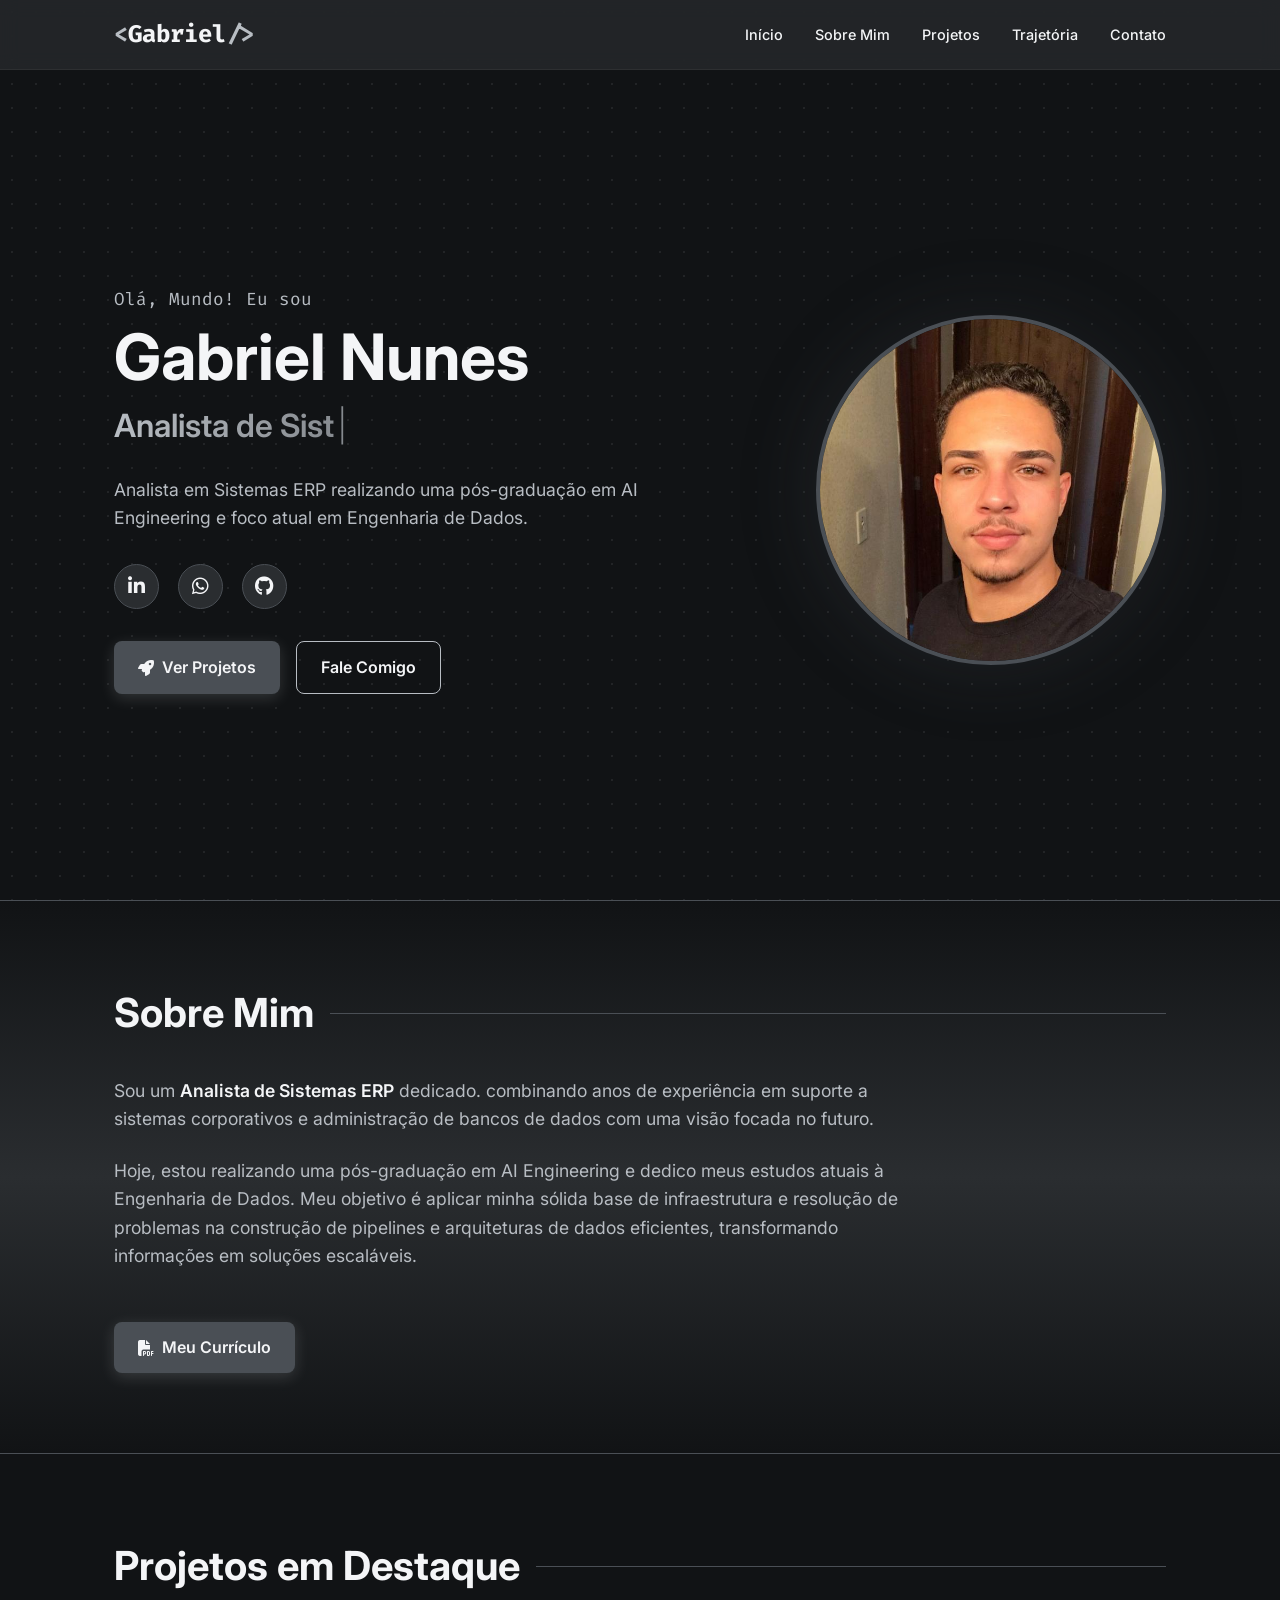
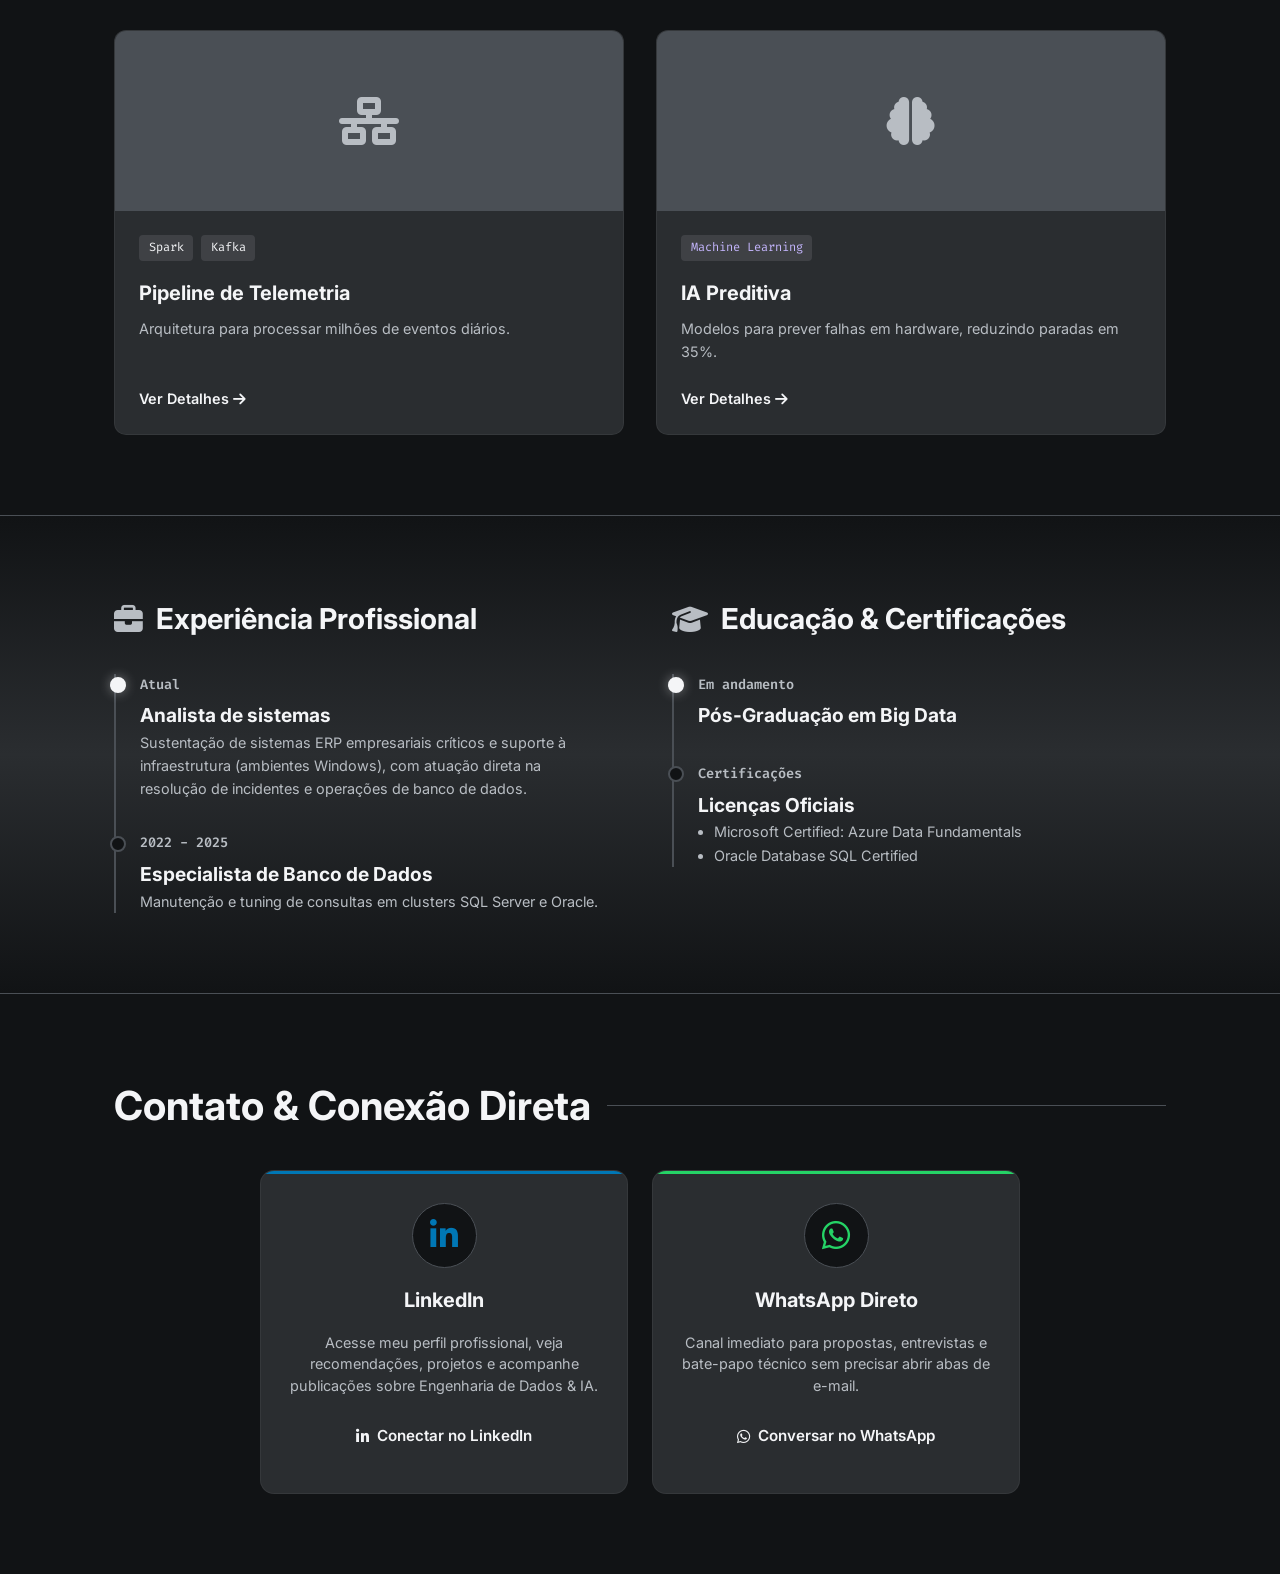
==== commit 38cb309e: "Atualização em descrições do: Descrição, sobre. Além que adicionei o curriculo" ====
--- a/index.html
+++ b/index.html
@@ -6,7 +6,7 @@
     <title>Gabriel | Engenheiro de Dados e IA</title>
 
     <!-- <link rel="stylesheet" href="style.css"> -->
-    <link rel="stylesheet" href="style_2.css"> -->
+    <link rel="stylesheet" href="style_2.css">
     
     <!-- Fontes do Google: Inter para texto normal e Fira Code para código/tecnologia -->
     <link rel="preconnect" href="https://fonts.googleapis.com">
@@ -44,7 +44,7 @@
                     <span id="typewriter"></span><span class="cursor">|</span>
                 </h2>
                 <p class="hero-description">
-                    Especialista em transformar dados brutos em ativos estratégicos. Construo pipelines escaláveis e integro sistemas inteligentes.
+                    Analista em Sistemas ERP realizando uma pós-graduação em AI Engineering e foco atual em Engenharia de Dados.
                 </p>
                 
                 <!-- ÍCONES SOCIAIS (LinkedIn, WhatsApp e GitHub) -->
@@ -54,7 +54,7 @@
                     </a>
                     <a href="https://wa.me/5531973410369?text=Ol%C3%A1%20Gabriel!%20Vi%20seu%20portf%C3%B3lio%20e%20gostaria%20de%20conversar." target="_blank" rel="noopener noreferrer" class="whatsapp-btn" title="Conversar no WhatsApp">
                         <i class="fab fa-whatsapp"></i>
-                    </a>                    
+                    </a>
                     <a href="https://github.com/Gabriel-DEV-0ti" target="_blank" title="GitHub">
                         <i class="fab fa-github"></i>
                     </a>
@@ -81,15 +81,15 @@
             <h2 class="section-title">Sobre Mim</h2>
             <div class="about-text">
                 <p>
-                    Sou um <strong>Engenheiro de Dados e Inteligência Artificial</strong> dedicado. Minha jornada começou nas trincheiras de bancos relacionais tradicionais, dominando <strong>SQL, Oracle e SQL Server</strong>.
+                    Sou um <strong>Analista de Sistemas ERP</strong> dedicado. combinando anos de experiência em suporte a sistemas corporativos e administração de bancos de dados com uma visão focada no futuro.
                 </p>
                 <p>
-                    Hoje, construo a ponte entre a engenharia tradicional e a ciência de dados moderna, garantindo que modelos preditivos e dashboards analíticos sejam alimentados por uma infraestrutura confiável e escalável.
+                    Hoje, estou realizando uma pós-graduação em AI Engineering e dedico meus estudos atuais à Engenharia de Dados. Meu objetivo é aplicar minha sólida base de infraestrutura e resolução de problemas na construção de pipelines e arquiteturas de dados eficientes, transformando informações em soluções escaláveis.
                 </p>
                 <br>
                 <!-- BOTÃO PARA BAIXAR CURRÍCULO -->
-                <a href="#" class="btn btn-primary">
-                    <i class="fas fa-file-pdf"></i> Baixar Meu Currículo
+                <a href="Gabriel de Souza Nunes.pdf" class="btn btn-primary">
+                    <i class="fas fa-file-pdf"></i> Meu Currículo
                 </a>
             </div>
         </div>
@@ -222,7 +222,7 @@
 
     <script>
         /* ==========================================================================
-           LÓGICA DO MODAL
+        LÓGICA DO MODAL
         ========================================================================== */
         const modal = document.getElementById('modalProjeto');
         const modalTitle = document.getElementById('modalTitulo');
@@ -254,14 +254,12 @@
         }
 
         /* ==========================================================================
-           LÓGICA DO FORMULÁRIO (SEM ALERT NATIVO)
+        LÓGICA DO FORMULÁRIO (SEM ALERT NATIVO)
            ========================================================================== */
        // Lista focada na sua trajetória técnica
         const texts = [
-            "Engenheiro de Dados", 
-            "Engenheiro de IA", 
-            "Analista de Sistemas ERP",
-            "Administrador de Banco de Dados"
+        "Analista de Sistemas ERP",
+        "Engenheiro de IA",
         ];
         
         let textIndex = 0;
@@ -272,7 +270,7 @@
             const element = document.getElementById("typewriter");
             
             // Se o elemento não existir, a função para e evita travar a tela
-            if (!element) return; 
+            if (!element) return;
             
             const currentText = texts[textIndex];
             
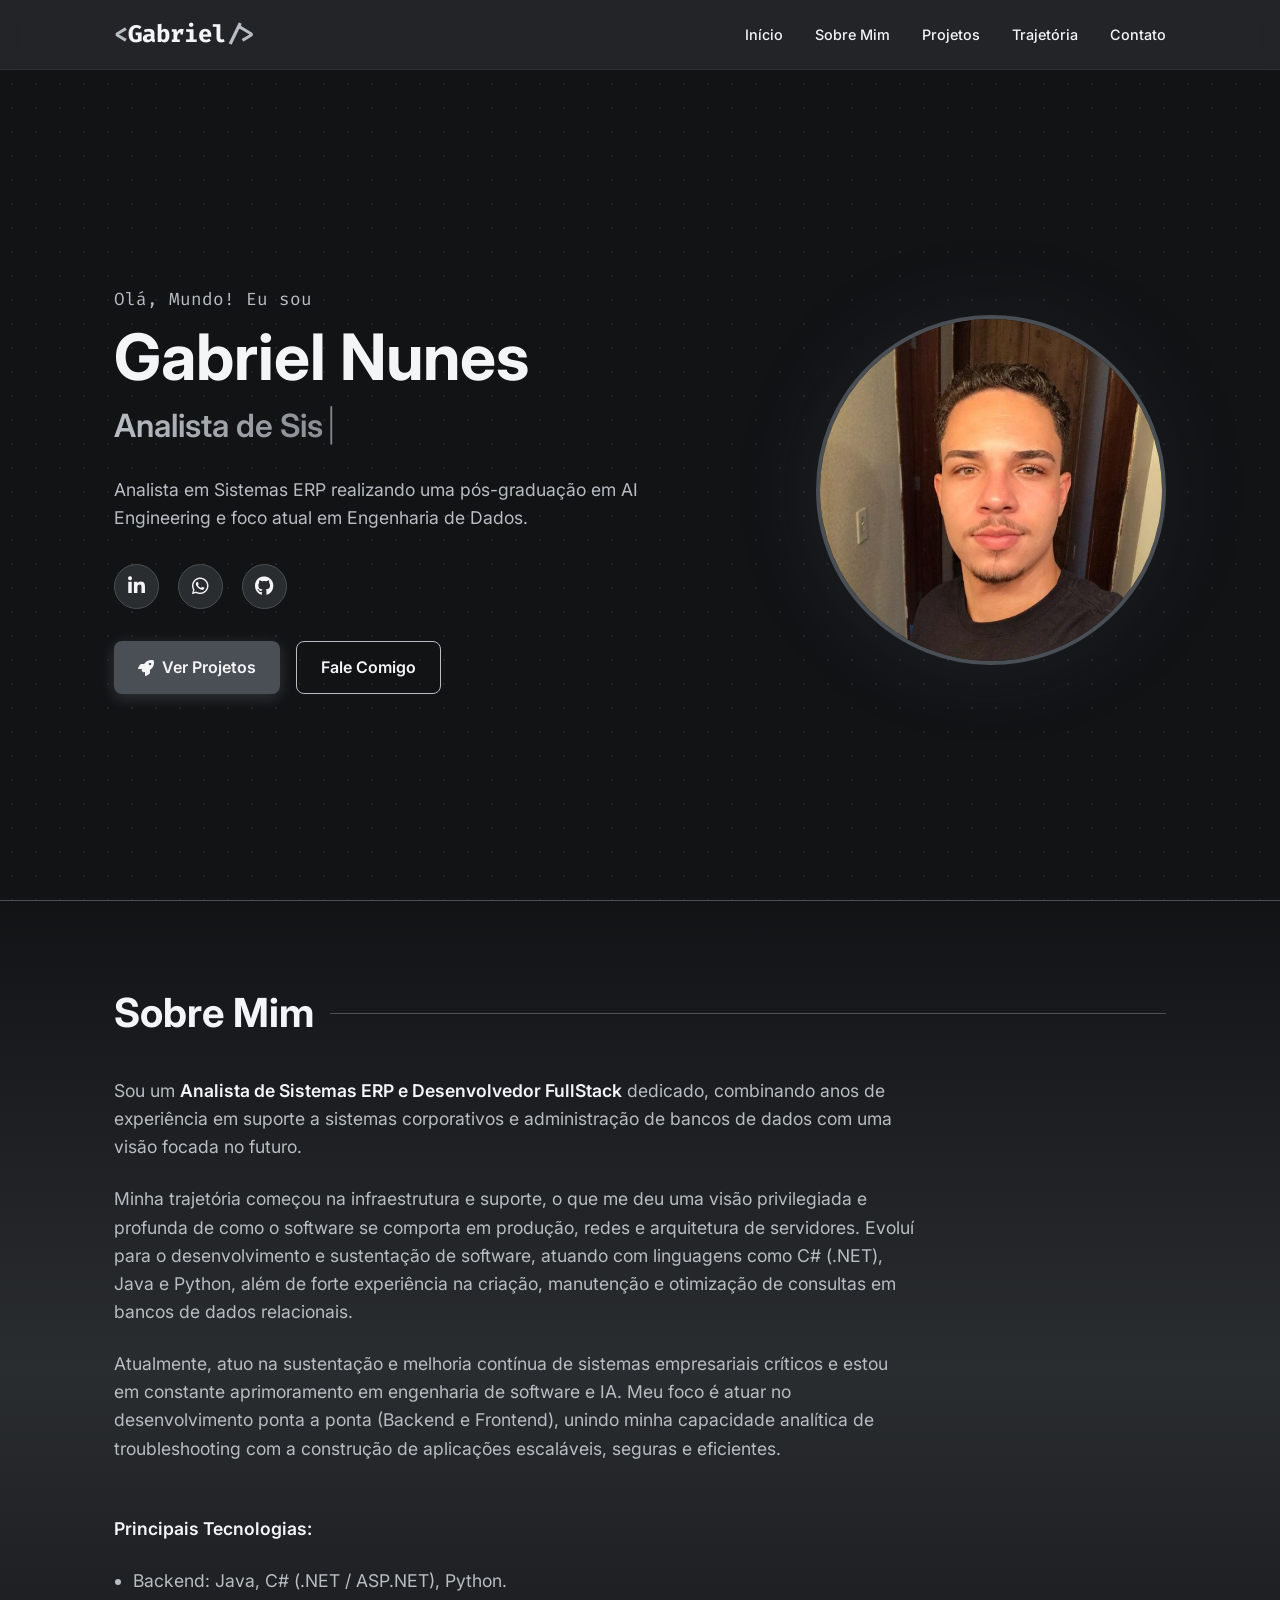
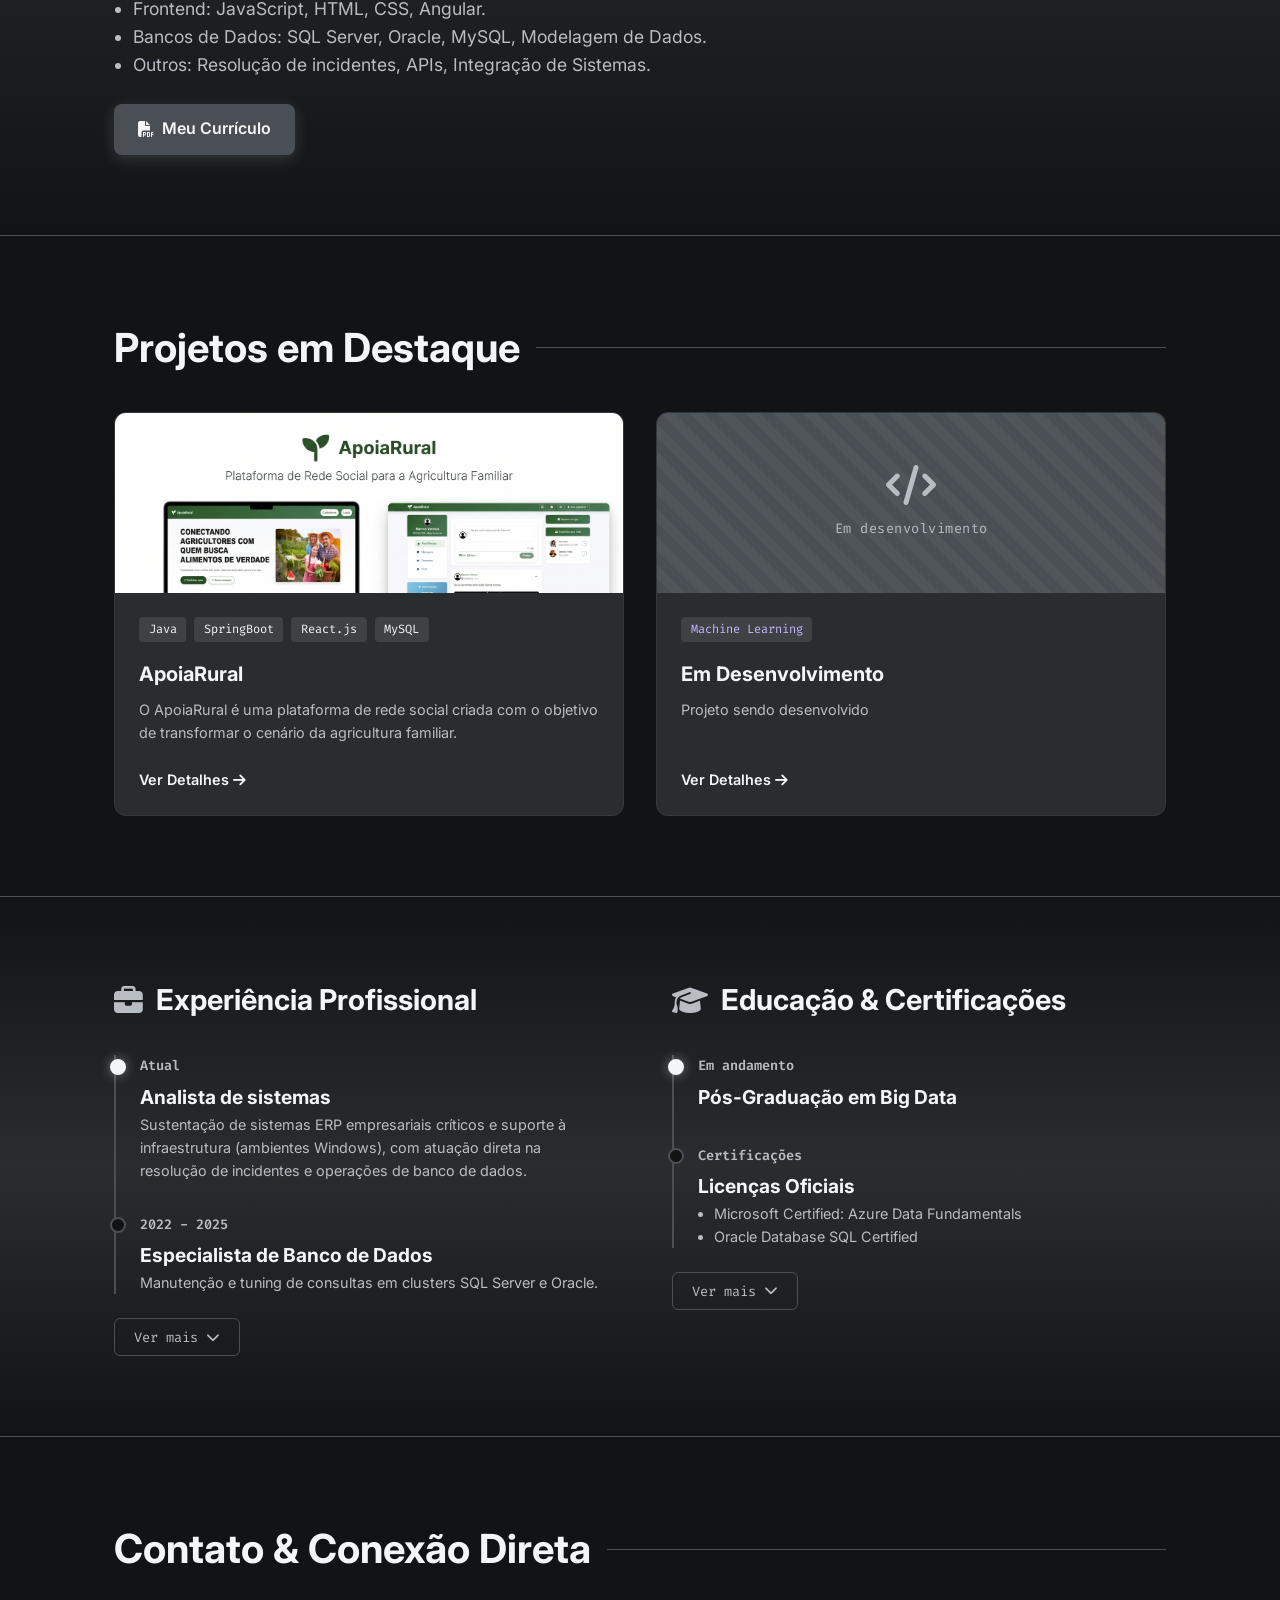
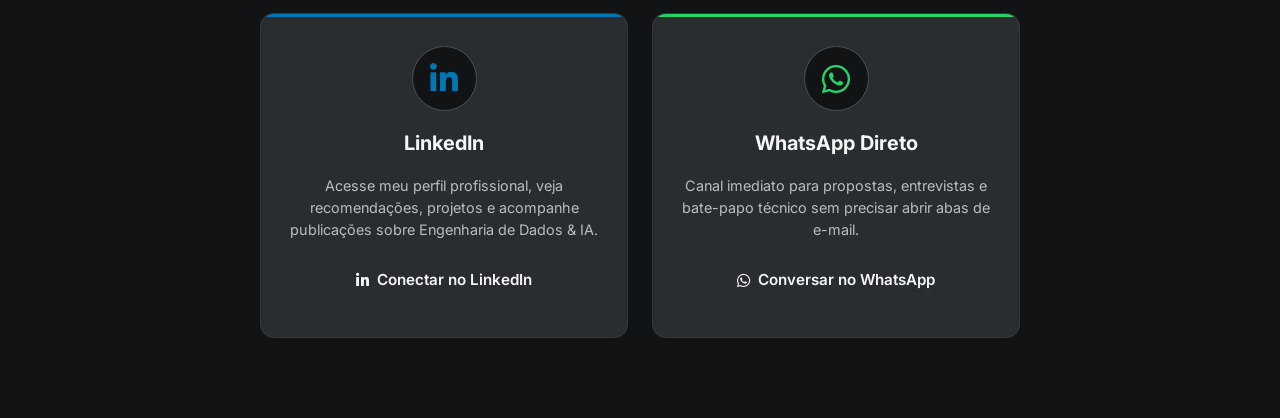
==== commit 331b2533: "Adicionado VER MAIS no campo experiencias | Adicionado um modal VER DETALHES no projetos | No Modal " ====
--- a/index.html
+++ b/index.html
@@ -3,7 +3,7 @@
 <head>
     <meta charset="UTF-8">
     <meta name="viewport" content="width=device-width, initial-scale=1.0">
-    <title>Gabriel | Engenheiro de Dados e IA</title>
+    <title>Gabriel | Desenvolvedor FullStack</title>
 
     <!-- <link rel="stylesheet" href="style.css"> -->
     <link rel="stylesheet" href="style_2.css">
@@ -81,12 +81,22 @@
             <h2 class="section-title">Sobre Mim</h2>
             <div class="about-text">
                 <p>
-                    Sou um <strong>Analista de Sistemas ERP</strong> dedicado. combinando anos de experiência em suporte a sistemas corporativos e administração de bancos de dados com uma visão focada no futuro.
+                    Sou um <strong>Analista de Sistemas ERP e Desenvolvedor FullStack</strong> dedicado, combinando anos de experiência em suporte a sistemas corporativos e administração de bancos de dados com uma visão focada no futuro.
                 </p>
                 <p>
-                    Hoje, estou realizando uma pós-graduação em AI Engineering e dedico meus estudos atuais à Engenharia de Dados. Meu objetivo é aplicar minha sólida base de infraestrutura e resolução de problemas na construção de pipelines e arquiteturas de dados eficientes, transformando informações em soluções escaláveis.
+                    Minha trajetória começou na infraestrutura e suporte, o que me deu uma visão privilegiada e profunda de como o software se comporta em produção, redes e arquitetura de servidores. Evoluí para o desenvolvimento e sustentação de software, atuando com linguagens como C# (.NET), Java e Python, além de forte experiência na criação, manutenção e otimização de consultas em bancos de dados relacionais.
+                </p>
+                <p>
+                    Atualmente, atuo na sustentação e melhoria contínua de sistemas empresariais críticos e estou em constante aprimoramento em engenharia de software e IA. Meu foco é atuar no desenvolvimento ponta a ponta (Backend e Frontend), unindo minha capacidade analítica de troubleshooting com a construção de aplicações escaláveis, seguras e eficientes.
                 </p>
                 <br>
+                <p><strong>Principais Tecnologias:</strong></p>
+                <ul style="color: var(--text-muted); margin-bottom: 1.5rem; padding-left: 1.2rem;">
+                    <li>Backend: Java, C# (.NET / ASP.NET), Python.</li>
+                    <li>Frontend: JavaScript, HTML, CSS, Angular.</li>
+                    <li>Bancos de Dados: SQL Server, Oracle, MySQL, Modelagem de Dados.</li>
+                    <li>Outros: Resolução de incidentes, APIs, Integração de Sistemas.</li>
+                </ul>
                 <!-- BOTÃO PARA BAIXAR CURRÍCULO -->
                 <a href="Gabriel de Souza Nunes.pdf" class="btn btn-primary">
                     <i class="fas fa-file-pdf"></i> Meu Currículo
@@ -101,37 +111,59 @@
             <h2 class="section-title">Projetos em Destaque</h2>
             <div class="projects-grid">
                 
-                <div class="project-card" onclick="abrirModal('Projeto: Pipeline em Tempo Real')">
-                    <div class="project-img-placeholder"><i class="fas fa-network-wired"></i></div>
+                <div class="project-card" onclick="abrirModal('apoiarural')">
+                    <div class="project-img-placeholder">
+                        <img src="ApoiaRural.jpg" alt="Captura de tela do ApoiaRural">
+                    </div>
                     <div class="project-info">
                         <div class="project-tags">
-                            <span class="tag">Spark</span> <span class="tag">Kafka</span>
+                            <span class="tag">Java</span> <span class="tag">SpringBoot</span> <span class="tag">React.js</span> <span class="tag">MySQL</span>
                         </div>
-                        <h3 class="project-title">Pipeline de Telemetria</h3>
-                        <p class="project-desc">Arquitetura para processar milhões de eventos diários.</p>
+                        <h3 class="project-title">ApoiaRural</h3>
+                        <p class="project-desc">O ApoiaRural é uma plataforma de rede social criada com o objetivo de transformar o cenário da agricultura familiar.</p>
                         <span class="project-link">Ver Detalhes <i class="fas fa-arrow-right"></i></span>
                     </div>
                 </div>
 
-                <div class="project-card" onclick="abrirModal('Projeto: IA para Manutenção')">
-                    <div class="project-img-placeholder"><i class="fas fa-brain"></i></div>
+                <div class="project-card" onclick="abrirModal('em-desenvolvimento')">
+                    <div class="project-img-placeholder">
+                        <img src="apoiarural.png" alt="Captura de tela do ApoiaRural">
+                    </div>
                     <div class="project-info">
                         <div class="project-tags">
                             <span class="tag" style="color:#c4b5fd;">Machine Learning</span>
                         </div>
-                        <h3 class="project-title">IA Preditiva</h3>
-                        <p class="project-desc">Modelos para prever falhas em hardware, reduzindo paradas em 35%.</p>
+                        <h3 class="project-title">Em Desenvolvimento</h3>
+                        <p class="project-desc">Projeto sendo desenvolvido</p>
                         <span class="project-link">Ver Detalhes <i class="fas fa-arrow-right"></i></span>
                     </div>
                 </div>
 
             </div>
         </div>
+        <div class="modal-overlay" id="modalProjeto">
+        <div class="modal-content">
+            <div class="modal-header">
+                <h3 id="modalTitulo">Projeto</h3>
+                <button class="modal-close" onclick="fecharModal()" aria-label="Fechar">&times;</button>
+            </div>
+            <div class="modal-tabs">
+                <button class="tab-btn active" onclick="trocarAba(event, 'tabSobre')"><i class="fas fa-circle-info"></i> Sobre o Projeto</button>
+                <button class="tab-btn" onclick="trocarAba(event, 'tabDocs')"><i class="fas fa-book"></i> Documentação</button>
+            </div>
+            <div class="modal-body">
+                <div class="tab-content active" id="tabSobre"></div>
+                <div class="tab-content" id="tabDocs"></div>
+            </div>
+        </div>
+    </div>
     </section>
 
+   
     <!-- TRAJETÓRIA (Experiência e Educação) -->
     <section id="trajetoria" class="section-bg-darker">
         <div class="container timeline-container">
+            <!-- Experiência Profissional -->
             <div class="timeline-column">
                 <h3><i class="fas fa-briefcase"></i> Experiência Profissional</h3>
                 <div class="timeline">
@@ -145,9 +177,17 @@
                         <h4 class="timeline-title">Especialista de Banco de Dados</h4>
                         <p class="timeline-desc">Manutenção e tuning de consultas em clusters SQL Server e Oracle.</p>
                     </div>
-                </div>
-            </div>
-            
+                    <!-- Item Extra Oculto -->
+                    <div class="timeline-item extra-item">
+                        <span class="timeline-date">2020 - 2022</span>
+                        <h4 class="timeline-title">Analista de Suporte Jr.</h4>
+                        <p class="timeline-desc">Suporte técnico nível 1 e 2, manutenção de redes e atendimento ao usuário final.</p>
+                    </div>
+                </div>
+                <button class="btn-see-more" onclick="toggleTimeline(this, 'xp')">Ver mais <i class="fa-solid fa-chevron-down"></i></button>
+            </div>
+            
+            <!-- Educação & Certificações -->
             <div class="timeline-column">
                 <h3><i class="fas fa-graduation-cap"></i> Educação & Certificações</h3>
                 <div class="timeline">
@@ -163,34 +203,17 @@
                             <li>Oracle Database SQL Certified</li>
                         </ul>
                     </div>
-                </div>
+                    <!-- Item Extra Oculto -->
+                    <div class="timeline-item extra-item">
+                        <span class="timeline-date">Concluído</span>
+                        <h4 class="timeline-title">Tecnólogo em Redes de Computadores</h4>
+                        <h5 class="timeline-subtitle" style="color: var(--text-muted); font-size: 1rem;">Senai</h5>
+                    </div>
+                </div>
+                <button class="btn-see-more" onclick="toggleTimeline(this, 'edu')">Ver mais <i class="fa-solid fa-chevron-down"></i></button>
             </div>
         </div>
     </section>
-
-    <!-- MODAL DE PROJETOS -->
-    <div class="modal-overlay" id="modalProjeto">
-        <div class="modal-content">
-            <div class="modal-header">
-                <h3 id="modalTitulo" style="font-size: 1.5rem; margin: 0;">Título</h3>
-                <button class="modal-close" onclick="fecharModal()"><i class="fas fa-times"></i></button>
-            </div>
-            <div class="modal-tabs">
-                <button class="tab-btn active" onclick="trocarAba(event, 'aba-modelagem')">Modelagem de Dados</button>
-                <button class="tab-btn" onclick="trocarAba(event, 'aba-docs')">Documentação</button>
-            </div>
-            <div class="modal-body">
-                <div id="aba-modelagem" class="tab-content active">
-                    <h4 style="color: var(--primary-light);">Arquitetura Snowflake</h4>
-                    <p style="color: var(--text-muted); margin-top:1rem;">Detalhes da estrutura desenvolvida para o pipeline...</p>
-                </div>
-                <div id="aba-docs" class="tab-content">
-                    <h4 style="color: var(--primary-light);">Trechos de Código</h4>
-                    <pre style="background: #000; color: #4ade80; padding: 1rem; border-radius: 8px; margin-top:1rem;"><code>df.na.fill(0).write.format("delta").save()</code></pre>
-                </div>
-            </div>
-        </div>
-    </div> 
 
     <!-- FCONTATOS (Para Recrutadores) -->
     <section id="contato">
@@ -222,44 +245,12 @@
 
     <script>
         /* ==========================================================================
-        LÓGICA DO MODAL
-        ========================================================================== */
-        const modal = document.getElementById('modalProjeto');
-        const modalTitle = document.getElementById('modalTitulo');
-
-        function abrirModal(titulo) {
-            modalTitle.innerText = titulo;
-            modal.classList.add('active');
-            document.body.style.overflow = 'hidden'; // Evita scroll do fundo
-            // Reseta para a primeira aba
-            document.querySelector('.tab-btn').click(); 
-        }
-
-        function fecharModal() {
-            modal.classList.remove('active');
-            document.body.style.overflow = 'auto';
-        }
-
-        // Fechar ao clicar fora
-        modal.addEventListener('click', (e) => {
-            if (e.target === modal) fecharModal();
-        });
-
-        function trocarAba(evento, idAba) {
-            document.querySelectorAll('.tab-btn').forEach(btn => btn.classList.remove('active'));
-            document.querySelectorAll('.tab-content').forEach(aba => aba.classList.remove('active'));
-            
-            evento.currentTarget.classList.add('active');
-            document.getElementById(idAba).classList.add('active');
-        }
-
-        /* ==========================================================================
         LÓGICA DO FORMULÁRIO (SEM ALERT NATIVO)
            ========================================================================== */
        // Lista focada na sua trajetória técnica
-        const texts = [
+         const texts = [
         "Analista de Sistemas ERP",
-        "Engenheiro de IA",
+        "Desenvolvedor FullStack",
         ];
         
         let textIndex = 0;
@@ -298,6 +289,191 @@
         
         // Inicia diretamente sem depender de eventos de janela
         setTimeout(typeWriter, 500);
+
+        /* ==========================================================================
+   DADOS DOS PROJETOS (edite o conteúdo aqui)
+   ========================================================================== */
+    const projetos = {
+        'apoiarural': {
+            titulo: 'ApoiaRural',
+            sobre: [
+                'O ApoiaRural é uma plataforma de rede social criada para fortalecer a agricultura familiar, conectando pequenos produtores, consumidores e apoiadores.',
+                'A proposta é dar visibilidade aos produtores rurais, facilitar a troca de experiências e aproximar quem produz de quem consome.'
+            ],
+            destaques: [
+                'Perfis de produtores e publicações',
+                'Interação entre usuários (curtidas e comentários)',
+                'API REST em Java com Spring Boot',
+                'Interface em React.js e banco MySQL'
+            ],
+            stack: ['Java', 'SpringBoot', 'React.js', 'MySQL'],
+            github: 'https://github.com/Gabriel-DEV-0ti/ApoiaRural-TCC', 
+            docs: {
+                visao: 'Aplicação dividida em backend (API REST) e frontend (SPA), comunicando-se via JSON.',
+                arquitetura: [
+                    { nome: 'Backend', desc: 'Spring Boot, camadas Controller, Service e Repository' },
+                    { nome: 'Frontend', desc: 'React.js consumindo a API REST' },
+                    { nome: 'Banco de dados', desc: 'MySQL com modelagem relacional' }
+                ],
+                comandos: 'Clone este repositório para a sua máquina:\ngit clone <URL-DO-SEU-REPOSITÓRIO>\nNavegue até a pasta do projeto e, em seguida, para o frontend:\ncd ApoiaRural-Completo/frontend/react-front\nInstale todas as dependências necessárias com o npm: (Este comando irá baixar as bibliotecas que o projeto utiliza)\nnpm install\ndInicie o servidor de desenvolvimento para rodar o projeto:\nnpm run dev\nAcesse a aplicação no seu navegador:\nPronto! O projeto estará rodando em http://localhost:5173.',
+                link: 'https://github.com/Gabriel-DEV-0ti/ApoiaRural-TCC#readme'
+            }
+            },
+            'em-desenvolvimento': {
+                titulo: 'Em densenvolvimento',
+                sobre: [
+                    ''
+                ],
+                destaques: [
+            
+                ],
+                stack: [],
+                github: '',  // vazio = botão desativado
+                docs: null   // null = "documentação em construção"
+            }
+};
+
+/* ==========================================================================
+   LÓGICA DO MODAL
+   ========================================================================== */
+    const modal = document.getElementById('modalProjeto');
+    const modalTitle = document.getElementById('modalTitulo');
+    const tabSobre = document.getElementById('tabSobre');
+    const tabDocs = document.getElementById('tabDocs');
+
+    function montarSobre(p) {
+        const paragrafos = p.sobre.map(t => `<p>${t}</p>`).join('');
+        const destaques = p.destaques.map(d => `<li>${d}</li>`).join('');
+        const tags = p.stack.map(s => `<span class="tag">${s}</span>`).join(' ');
+        const github = p.github
+            ? `<a href="${p.github}" target="_blank" rel="noopener noreferrer" class="btn btn-primary"><i class="fab fa-github"></i> Ver no GitHub</a>`
+            : `<span class="btn btn-primary disabled"><i class="fab fa-github"></i> Repositório em breve</span>`;
+
+        return `
+            <h4><i class="fas fa-lightbulb"></i> Sobre</h4>
+            ${paragrafos}
+            <h4><i class="fas fa-star"></i> Destaques</h4>
+            <ul>${destaques}</ul>
+            <h4><i class="fas fa-layer-group"></i> Tecnologias</h4>
+            <div class="project-tags">${tags}</div>
+            <div class="modal-actions">${github}</div>`;
+    }
+
+    function montarDocs(p) {
+        if (!p.docs) {
+            return `
+                <div class="empty-state">
+                    <i class="fas fa-screwdriver-wrench"></i>
+                    <p><strong>Documentação em construção</strong></p>
+                    <p>Em breve este projeto terá documentação disponível.</p>
+                </div>`;
+        }
+
+        const d = p.docs;
+        const cards = d.arquitetura
+            .map(a => `<div class="doc-card"><strong>${a.nome}</strong><span>${a.desc}</span></div>`)
+            .join('');
+
+        return `
+            <h4><i class="fas fa-eye"></i> Visão geral</h4>
+            <p>${d.visao}</p>
+            <h4><i class="fas fa-sitemap"></i> Arquitetura</h4>
+            <div class="doc-grid">${cards}</div>
+            <h4><i class="fas fa-terminal"></i> Como executar</h4>
+            <div class="doc-code">${d.comandos}</div>
+            <div class="modal-actions">
+                <a href="${d.link}" target="_blank" rel="noopener noreferrer" class="btn btn-outline">
+                    <i class="fas fa-book-open"></i> Documentação completa
+                </a>
+            </div>`;
+    }
+
+    function abrirModal(id) {
+        const p = projetos[id];
+        if (!p) return;
+
+        modalTitle.textContent = p.titulo;
+        tabSobre.innerHTML = montarSobre(p);
+        tabDocs.innerHTML = montarDocs(p);
+
+        modal.classList.add('active');
+        document.body.style.overflow = 'hidden';
+        document.querySelector('.tab-btn').click(); // volta para a primeira aba
+    }
+
+    function fecharModal() {
+        modal.classList.remove('active');
+        document.body.style.overflow = 'auto';
+    }
+
+    // Fechar ao clicar fora do conteúdo
+    modal.addEventListener('click', (e) => {
+        if (e.target === modal) fecharModal();
+    });
+
+    // Fechar com a tecla Esc
+    document.addEventListener('keydown', (e) => {
+        if (e.key === 'Escape') fecharModal();
+    });
+
+    function trocarAba(evento, idAba) {
+        document.querySelectorAll('.tab-btn').forEach(btn => btn.classList.remove('active'));
+        document.querySelectorAll('.tab-content').forEach(aba => aba.classList.remove('active'));
+
+        evento.currentTarget.classList.add('active');
+        document.getElementById(idAba).classList.add('active');
+    }
+
+        /* ==========================================================================
+        LÓGICA TOGGLE TIMELINE (VER MAIS / VER MENOS)
+        ========================================================================== */
+        function toggleTimeline(button, section) {
+            const column = button.closest('.timeline-column');
+            const extraItems = column.querySelectorAll('.extra-item');
+            
+            let isExpanded = false;
+            
+            extraItems.forEach(item => {
+                if (item.classList.contains('show')) {
+                    item.classList.remove('show');
+                } else {
+                    item.classList.add('show');
+                    isExpanded = true;
+                }
+            });
+            
+            if (isExpanded) {
+                button.innerHTML = 'Ver menos <i class="fa-solid fa-chevron-up"></i>';
+            } else {
+                button.innerHTML = 'Ver mais <i class="fa-solid fa-chevron-down"></i>';
+            }
+        }
+
+        /* ==========================================================================
+   PLACEHOLDER "EM DESENVOLVIMENTO" PARA CARDS SEM IMAGEM
+   ========================================================================== */
+        function marcarEmDesenvolvimento(container) {
+            container.classList.add('em-desenvolvimento');
+            container.innerHTML = '<i class="fas fa-code"></i><span>Em desenvolvimento</span>';
+        }
+
+        document.querySelectorAll('.project-img-placeholder').forEach(container => {
+            const img = container.querySelector('img');
+
+            // Caso 1: não existe <img> ou o src está vazio
+            if (!img || !img.getAttribute('src')) {
+                marcarEmDesenvolvimento(container);
+                return;
+            }
+
+            // Caso 2: a imagem falhou ao carregar (arquivo não encontrado)
+            img.addEventListener('error', () => marcarEmDesenvolvimento(container));
+
+            // Caso 3: o erro já aconteceu antes do listener ser registrado
+            if (img.complete && img.naturalWidth === 0) {
+                marcarEmDesenvolvimento(container);
+            }
+        });
     </script>
 </body>
 </html>
--- a/style_2.css
+++ b/style_2.css
@@ -414,11 +414,21 @@
             height: 180px;
             background-color: var(--bg-surface-light);
             display: flex;
-            align-items: center;
-            justify-content: center;
-            font-size: 3rem;
-            color: var(--text-muted);
             transition: color 0.3s ease;
+            overflow: hidden;
+        }
+
+        .project-img-placeholder img {
+            display: block;
+            width: 100%;
+            height: 100%;
+            object-fit: cover;
+            object-position: center top;
+            transition: transform 0.4s ease;
+        }
+
+        .project-card:hover .project-img-placeholder img {
+            transform: scale(1.05); /* zoom suave no hover */
         }
 
         .project-card:hover {
@@ -460,6 +470,67 @@
             font-weight: 600; 
             font-size: 0.9rem; 
         }
+
+        .project-img-placeholder.em-desenvolvimento {
+            display: flex;
+            flex-direction: column;
+            align-items: center;
+            justify-content: center;
+            gap: 0.8rem;
+            color: var(--text-muted);
+            background-image: repeating-linear-gradient(
+                45deg,
+                transparent,
+                transparent 10px,
+                rgba(244, 245, 247, 0.04) 10px,
+                rgba(244, 245, 247, 0.04) 20px
+            );
+        }
+
+        .project-img-placeholder.em-desenvolvimento i {
+            font-size: 2.5rem;
+        }
+
+        .project-img-placeholder.em-desenvolvimento span {
+            font-family: var(--font-mono);
+            font-size: 0.85rem;
+            letter-spacing: 0.5px;
+        }
+
+        /* Itens extras escondidos inicialmente */
+        .timeline-item.extra-item {
+            display: none;
+        }
+
+        .timeline-item.extra-item.show {
+            display: block;
+            animation: fadeIn 0.4s ease forwards;
+        }
+
+        /* Botão Ver Mais */
+        .btn-see-more {
+            margin-top: 1.5rem;
+            background: transparent;
+            border: 1px solid var(--bg-surface-light);
+            color: var(--text-muted);
+            font-size: 0.85rem;
+            font-family: var(--font-mono);
+            padding: 0.6rem 1.2rem;
+            border-radius: 6px;
+            cursor: pointer;
+            transition: all 0.3s ease;
+            display: inline-flex;
+            align-items: center;
+            gap: 0.5rem;
+        }
+
+        .btn-see-more:hover {
+            color: var(--text-main);
+            border-color: var(--text-main);
+            background-color: rgba(244, 245, 247, 0.05);
+            transform: translateY(-2px);
+        }
+
 
 /* ==========================================================================
            TRAJETÓRIA (Experiência Profissional e Educação)
@@ -823,44 +894,104 @@
         .toast-info .toast-icon { color: var(--primary-light); }   
         
         /* ==========================================================================
-           MODAL E RESPONSIVIDADE
-           ========================================================================== */
+   MODAL E RESPONSIVIDADE
+   ========================================================================== */
         .modal-overlay {
             position: fixed; top: 0; left: 0; width: 100%; height: 100%;
-            background-color: rgba(0, 0, 0, 0.8);
-            backdrop-filter: blur(5px);
-            z-index: 2000;
-            display: flex; align-items: center; justify-content: center;
-            opacity: 0; visibility: hidden;
-            transition: opacity 0.3s ease;
+            background-color: rgba(0, 0, 0, 0.8); backdrop-filter: blur(5px);
+            z-index: 2000; display: flex; align-items: center; justify-content: center;
+            padding: 1rem;
+            opacity: 0; visibility: hidden; transition: opacity 0.3s ease;
         }
         .modal-overlay.active { opacity: 1; visibility: visible; }
+
         .modal-content {
-            background-color: var(--bg-surface);
-            width: 90%; max-width: 900px; max-height: 90vh;
+            background-color: var(--bg-surface); width: 100%; max-width: 900px; max-height: 90vh;
             border-radius: 12px; border: 1px solid var(--bg-surface-light);
-            display: flex; flex-direction: column;
-            transform: scale(0.95); transition: transform 0.3s ease;
+            display: flex; flex-direction: column; transform: scale(0.95); transition: transform 0.3s ease;
         }
         .modal-overlay.active .modal-content { transform: scale(1); }
+
         .modal-header {
             padding: 1.5rem; border-bottom: 1px solid var(--bg-surface-light);
             display: flex; justify-content: space-between; align-items: center;
         }
-        .modal-close { background: none; border: none; color: var(--text-muted); font-size: 1.5rem; cursor: pointer; }
-        
+        .modal-header h3 { font-size: 1.4rem; }
+
+        .modal-close {
+            background: none; border: none; color: var(--text-muted);
+            font-size: 1.5rem; cursor: pointer; transition: color 0.3s;
+        }
+        .modal-close:hover { color: var(--text-main); }
+
+        /* Abas */
         .modal-tabs { display: flex; border-bottom: 1px solid var(--bg-surface-light); overflow-x: auto; }
+
         .tab-btn {
             padding: 1rem 1.5rem; background: none; border: none; color: var(--text-muted);
-            font-weight: 600; cursor: pointer; border-bottom: 2px solid transparent; white-space: nowrap;
-        }
-        .tab-btn.active { color: var(--primary-light); border-bottom-color: var(--primary-light); }
-        .modal-body { padding: 2rem; overflow-y: auto; }
+            font-weight: 600; font-size: 0.95rem; font-family: inherit; cursor: pointer;
+            border-bottom: 2px solid transparent; white-space: nowrap;
+            display: flex; align-items: center; gap: 0.5rem; transition: color 0.3s;
+        }
+        .tab-btn:hover { color: var(--text-main); }
+        .tab-btn.active { color: var(--text-main); border-bottom-color: var(--text-main); }
+
+        /* Corpo */
+        .modal-body { padding: 2rem; overflow-y: auto; color: var(--text-muted); }
         .tab-content { display: none; }
         .tab-content.active { display: block; animation: fadeIn 0.4s ease forwards; }
 
-        @keyframes fadeIn { from { opacity: 0; } to { opacity: 1; } }
-
+        @keyframes fadeIn {
+            from { opacity: 0; transform: translateY(4px); }
+            to   { opacity: 1; transform: translateY(0); }
+        }
+
+        /* Conteúdo das abas */
+        .modal-body h4 {
+            color: var(--text-main); font-size: 1.05rem; margin: 1.5rem 0 0.6rem;
+            display: flex; align-items: center; gap: 0.6rem;
+        }
+        .modal-body h4:first-child { margin-top: 0; }
+        .modal-body h4 i { color: var(--text-muted); font-size: 0.95rem; }
+        .modal-body p { margin-bottom: 1rem; }
+        .modal-body ul { padding-left: 1.2rem; margin-bottom: 1rem; }
+        .modal-body li { margin-bottom: 0.35rem; }
+        .modal-body strong { color: var(--text-main); }
+
+        .modal-actions {
+            display: flex; gap: 0.8rem; flex-wrap: wrap;
+            margin-top: 1.5rem; padding-top: 1.5rem;
+            border-top: 1px solid var(--bg-surface-light);
+        }
+        .modal-actions .btn { font-size: 0.9rem; padding: 0.7rem 1.2rem; }
+
+        .btn.disabled { opacity: 0.45; pointer-events: none; }
+
+        /* Aba de documentação */
+        .doc-code {
+            background: var(--bg-body); border: 1px solid var(--bg-surface-light);
+            border-radius: 8px; padding: 1rem; font-family: var(--font-mono);
+            font-size: 0.85rem; color: var(--text-main); overflow-x: auto;
+            margin-bottom: 1rem; white-space: pre;
+        }
+
+        .doc-grid {
+            display: grid; grid-template-columns: repeat(auto-fit, minmax(200px, 1fr));
+            gap: 1rem; margin-bottom: 1rem;
+        }
+
+        .doc-card {
+            background: var(--bg-body); border: 1px solid var(--bg-surface-light);
+            border-radius: 8px; padding: 1rem;
+        }
+        .doc-card strong { display: block; margin-bottom: 0.3rem; font-size: 0.9rem; }
+        .doc-card span { font-size: 0.85rem; }
+
+        /* Estado vazio (sem documentação) */
+        .empty-state { text-align: center; padding: 2rem 1rem; }
+        .empty-state i { font-size: 2.2rem; margin-bottom: 1rem; display: block; }
+
+        /* Responsividade */
         @media (max-width: 992px) {
             .hero-content { flex-direction: column; text-align: center; }
             .hero-text { order: 2; }
@@ -869,9 +1000,10 @@
             .hero-image-container { order: 1; width: 250px; height: 250px; }
             .timeline-container { grid-template-columns: 1fr; gap: 3rem; }
         }
+
         @media (max-width: 768px) {
             .hero-title { font-size: 3rem; }
             .nav-links { display: none; }
             .form-row { grid-template-columns: 1fr; }
-        }
-        +            .modal-body { padding: 1.25rem; }
+        }
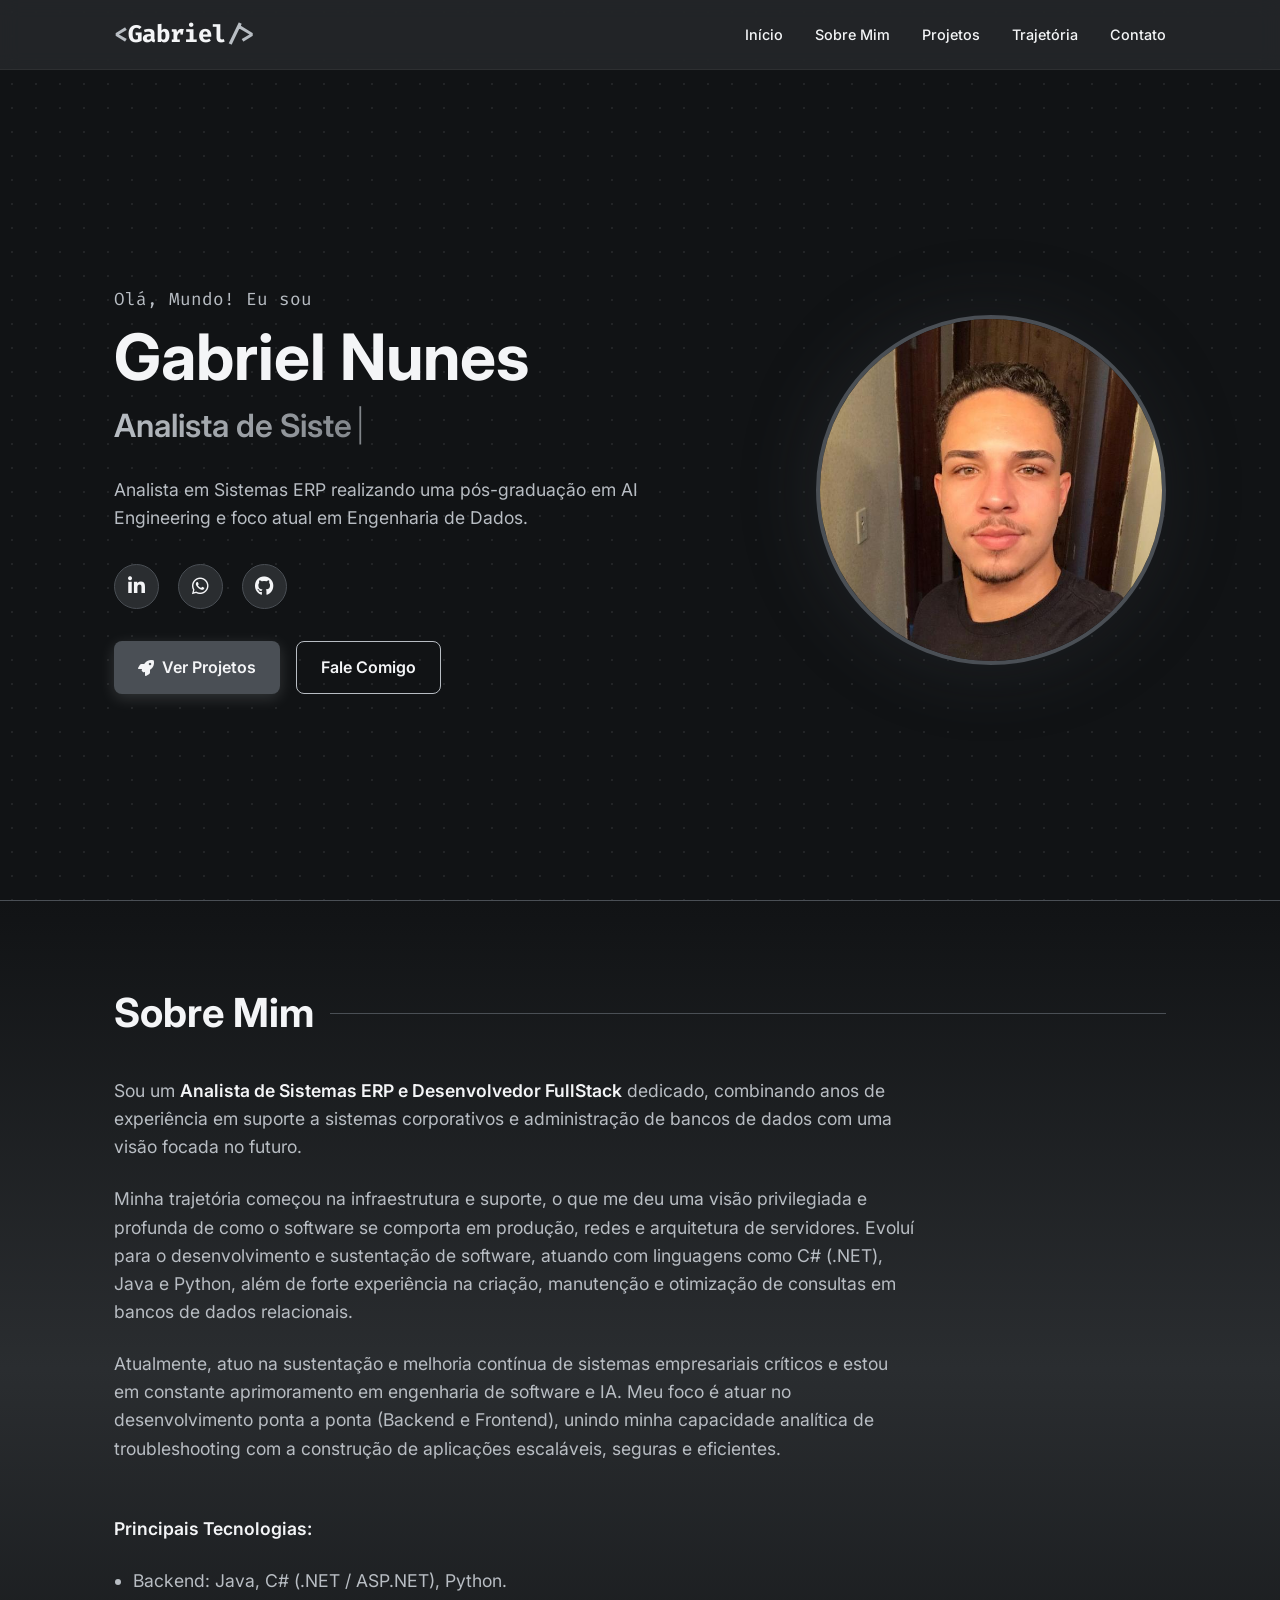
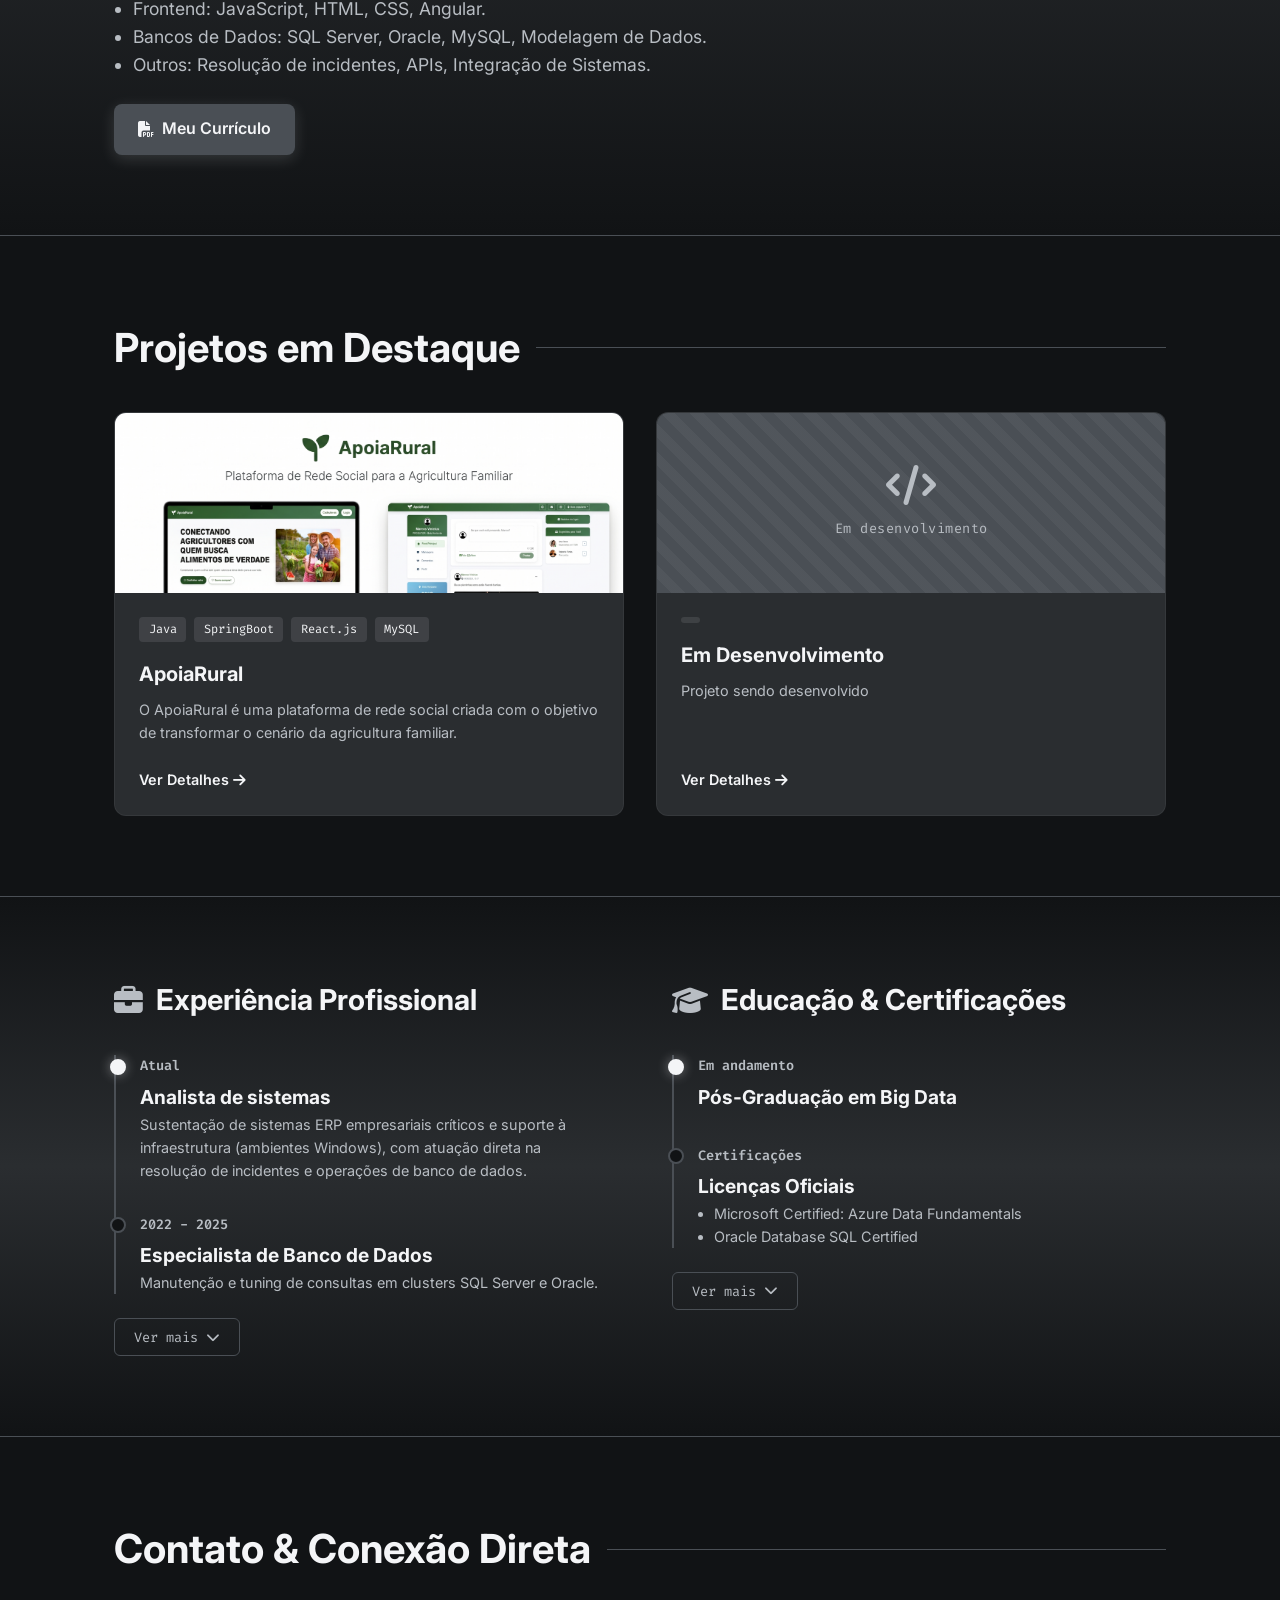
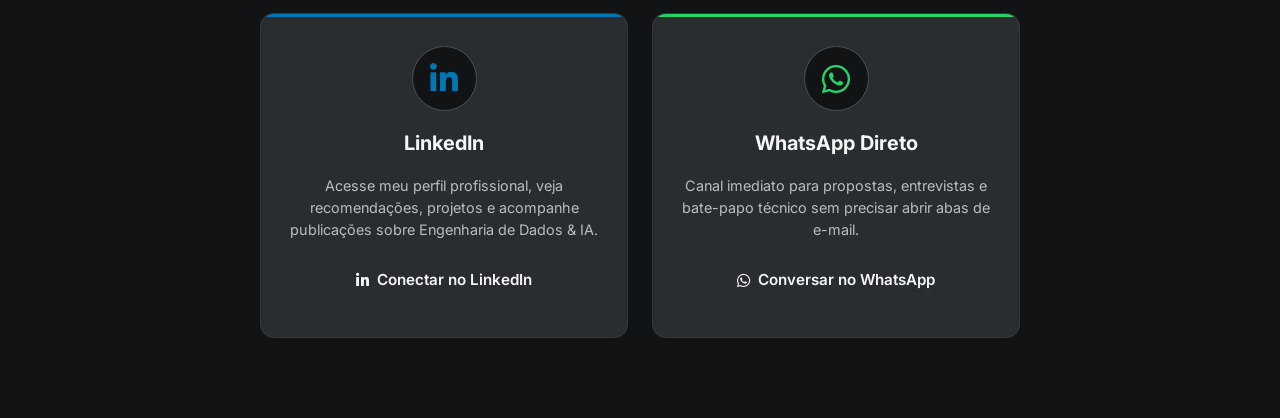
==== commit 9d09729b: "Atualizado nos meus projeots: retirando a tecnologia do porjeto" ====
--- a/index.html
+++ b/index.html
@@ -131,7 +131,7 @@
                     </div>
                     <div class="project-info">
                         <div class="project-tags">
-                            <span class="tag" style="color:#c4b5fd;">Machine Learning</span>
+                            <span class="tag" style="color:#c4b5fd;"></span>
                         </div>
                         <h3 class="project-title">Em Desenvolvimento</h3>
                         <p class="project-desc">Projeto sendo desenvolvido</p>
